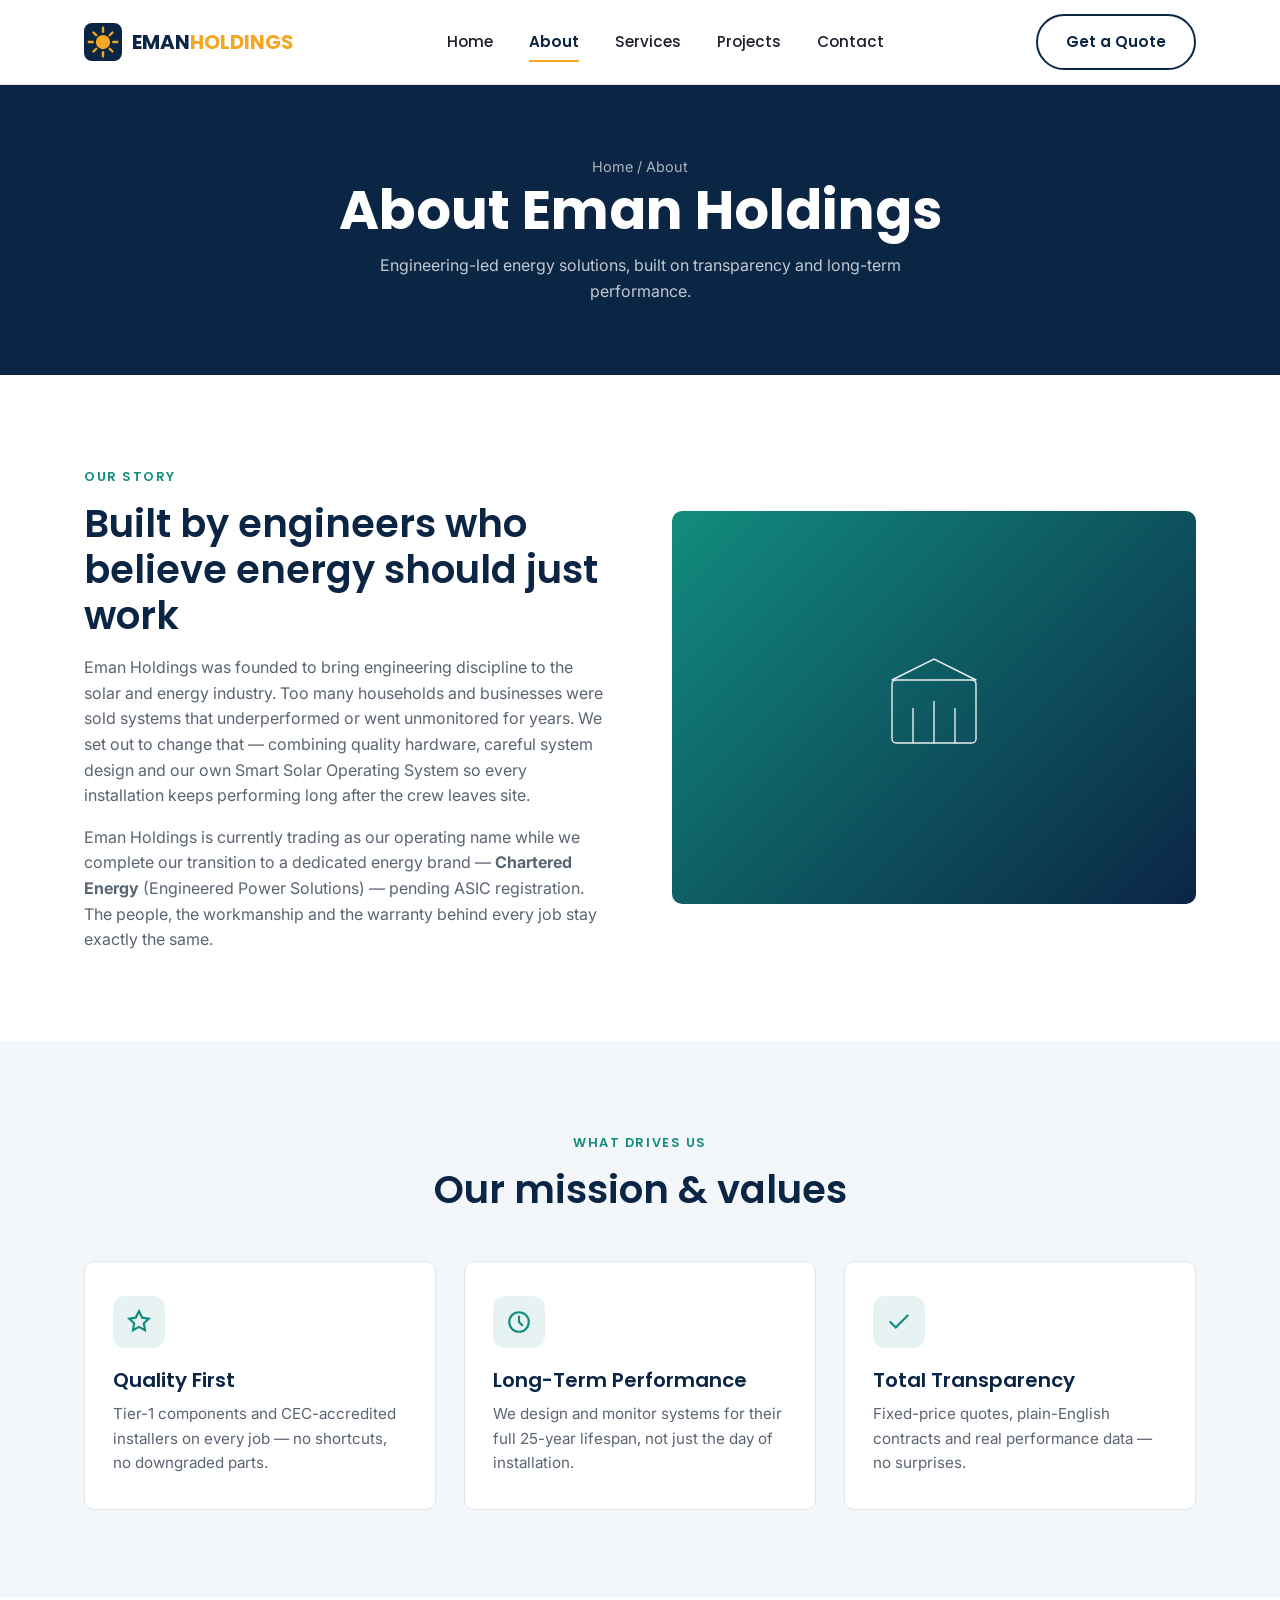
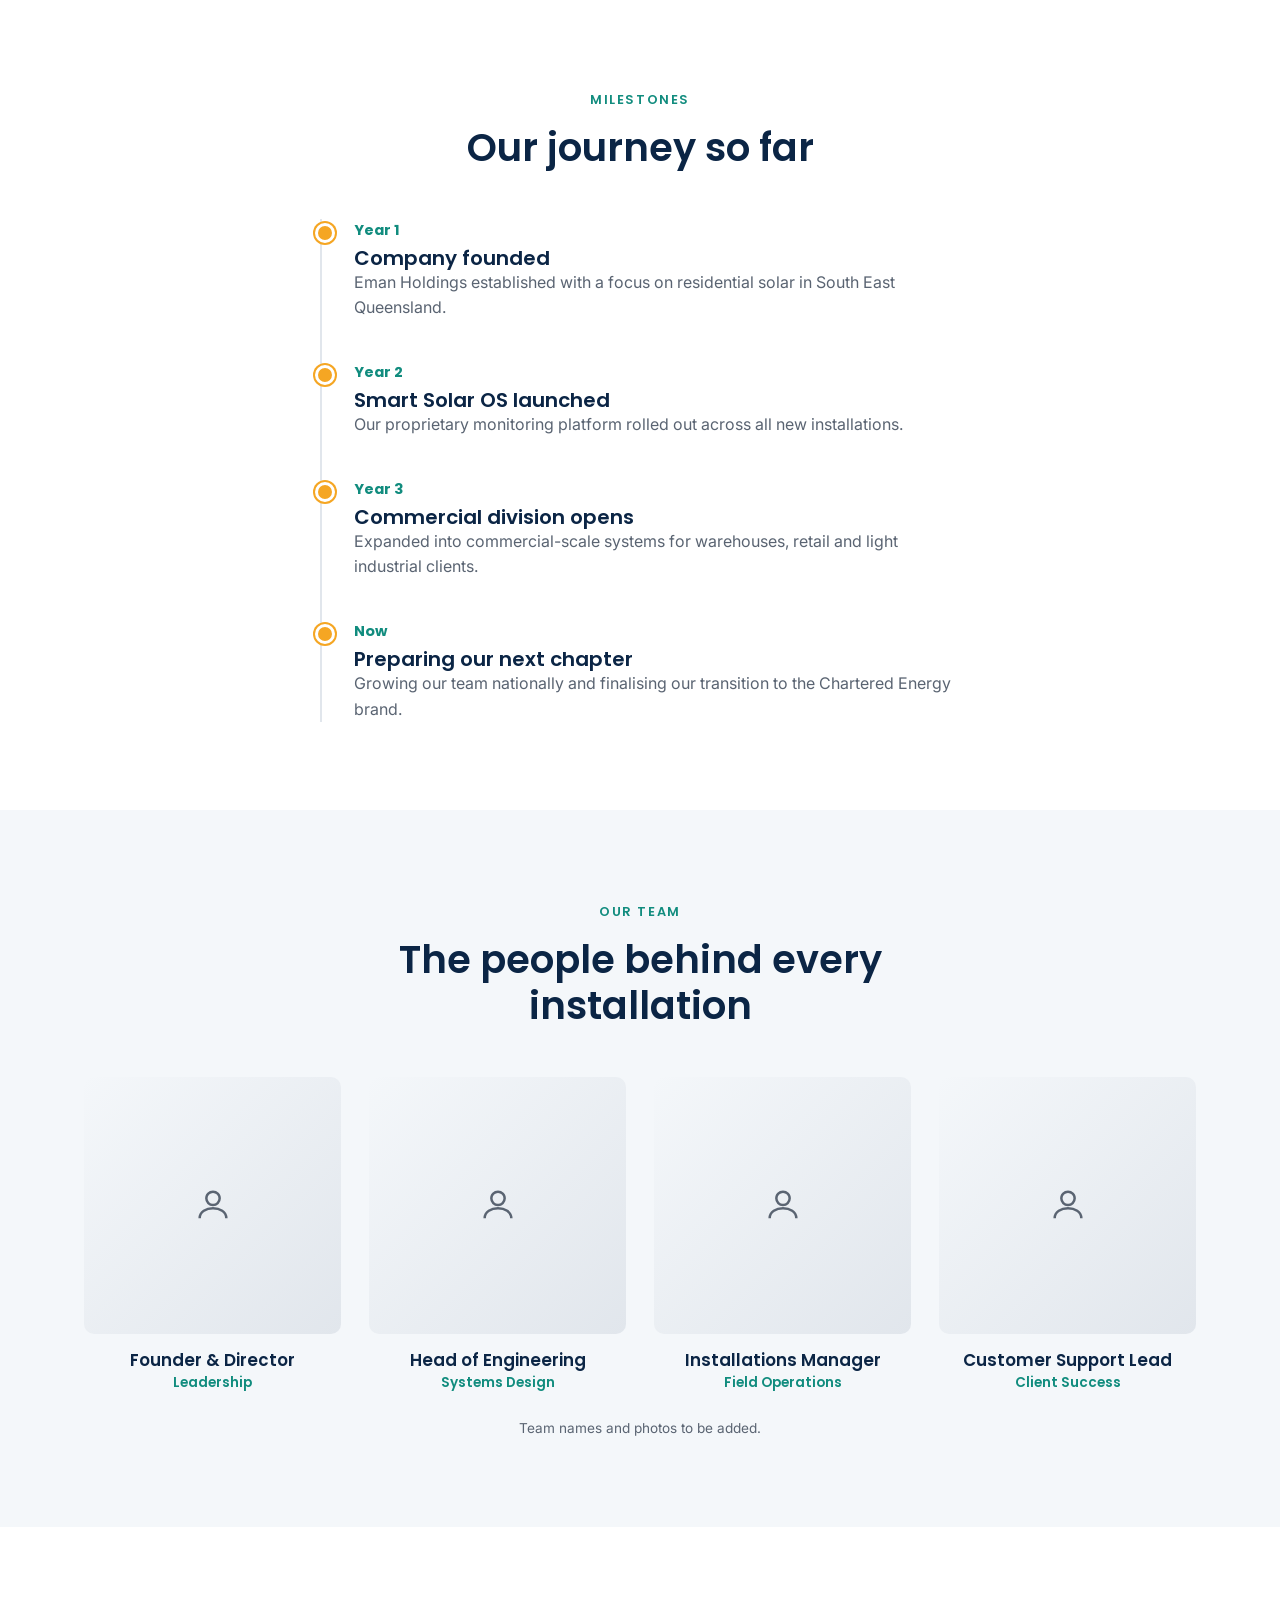
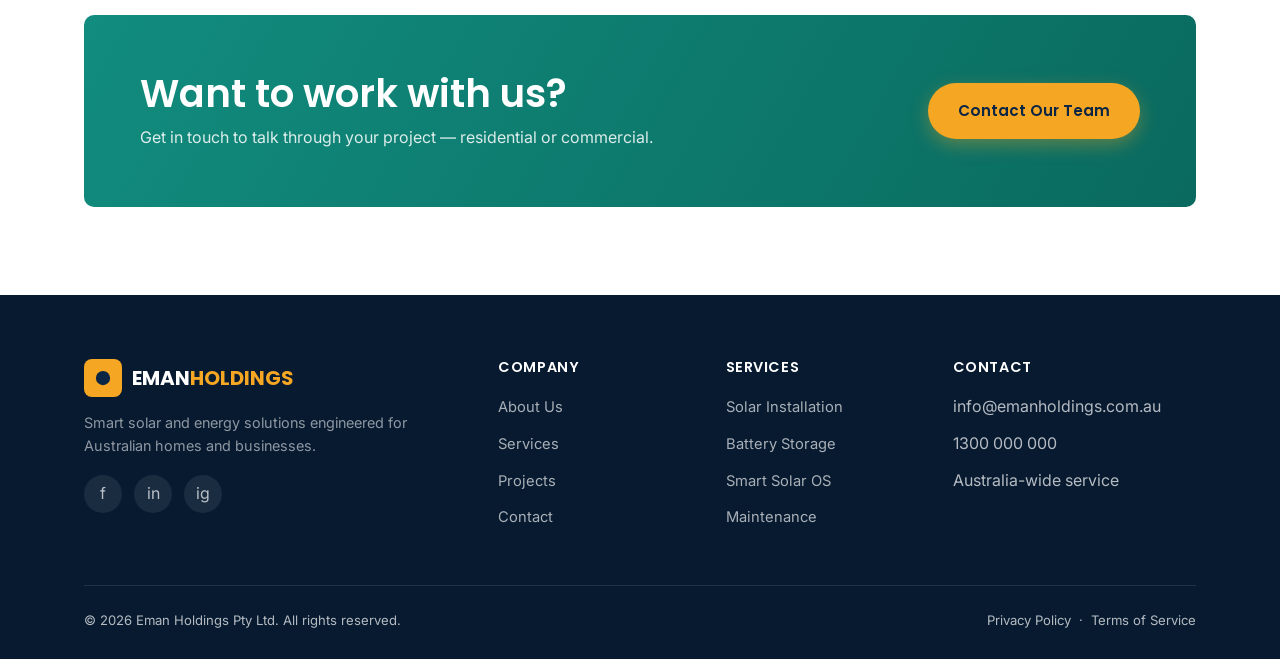
==== about.html @ 8e217474 "Initial build of Eman Holdings marketing site Static HTML/CSS/JS site with Home, About, Services, Pr" ====
<!DOCTYPE html>
<html lang="en-AU">
<head>
<meta charset="UTF-8">
<meta name="viewport" content="width=device-width, initial-scale=1.0">
<title>About Us | Eman Holdings</title>
<meta name="description" content="Learn about Eman Holdings — our story, mission and the team engineering smarter solar and energy solutions across Australia.">
<link rel="icon" href="images/favicon.svg" type="image/svg+xml">
<link rel="preconnect" href="https://fonts.googleapis.com">
<link rel="preconnect" href="https://fonts.gstatic.com" crossorigin>
<link href="https://fonts.googleapis.com/css2?family=Inter:wght@400;500;600&family=Poppins:wght@500;600;700&display=swap" rel="stylesheet">
<link rel="stylesheet" href="css/styles.css">
</head>
<body>

<header class="site-header">
  <div class="container nav-wrap">
    <a href="index.html" class="logo">
      <svg class="mark" viewBox="0 0 48 48" fill="none" xmlns="http://www.w3.org/2000/svg">
        <rect width="48" height="48" rx="10" fill="var(--color-primary)"/>
        <circle cx="24" cy="24" r="9" fill="var(--color-accent)"/>
        <g stroke="var(--color-accent)" stroke-width="3" stroke-linecap="round">
          <line x1="24" y1="6" x2="24" y2="11"/><line x1="24" y1="37" x2="24" y2="42"/>
          <line x1="6" y1="24" x2="11" y2="24"/><line x1="37" y1="24" x2="42" y2="24"/>
          <line x1="12" y1="12" x2="15.5" y2="15.5"/><line x1="32.5" y1="32.5" x2="36" y2="36"/>
          <line x1="36" y1="12" x2="32.5" y2="15.5"/><line x1="15.5" y1="32.5" x2="12" y2="36"/>
        </g>
      </svg>
      <span class="brand-name">EMAN<span>HOLDINGS</span></span>
    </a>
    <nav class="nav-links">
      <a href="index.html">Home</a>
      <a href="about.html" class="active">About</a>
      <a href="services.html">Services</a>
      <a href="projects.html">Projects</a>
      <a href="contact.html">Contact</a>
    </nav>
    <div class="nav-cta">
      <a href="contact.html" class="btn btn-outline-dark">Get a Quote</a>
    </div>
    <button class="nav-toggle" aria-label="Toggle menu"><span></span><span></span><span></span></button>
  </div>
</header>

<section class="page-hero">
  <div class="container">
    <div class="breadcrumb"><a href="index.html">Home</a> / About</div>
    <h1>About Eman Holdings</h1>
    <p style="color:rgba(255,255,255,0.75);max-width:560px;margin:0 auto;">Engineering-led energy solutions, built on transparency and long-term performance.</p>
  </div>
</section>

<section class="section">
  <div class="container split">
    <div>
      <span class="eyebrow">Our Story</span>
      <h2>Built by engineers who believe energy should just work</h2>
      <p style="margin-top:16px;">Eman Holdings was founded to bring engineering discipline to the solar and energy industry. Too many households and businesses were sold systems that underperformed or went unmonitored for years. We set out to change that — combining quality hardware, careful system design and our own Smart Solar Operating System so every installation keeps performing long after the crew leaves site.</p>
      <p style="margin-top:16px;">Eman Holdings is currently trading as our operating name while we complete our transition to a dedicated energy brand — <strong>Chartered Energy</strong> (Engineered Power Solutions) — pending ASIC registration. The people, the workmanship and the warranty behind every job stay exactly the same.</p>
    </div>
    <div class="media-block">
      <svg viewBox="0 0 200 200" width="140" fill="none" stroke="rgba(255,255,255,0.9)" stroke-width="2">
        <rect x="40" y="60" width="120" height="90" rx="6"/>
        <path d="M40 60l60-30 60 30" stroke-linecap="round"/>
        <line x1="70" y1="150" x2="70" y2="100"/>
        <line x1="100" y1="150" x2="100" y2="90"/>
        <line x1="130" y1="150" x2="130" y2="100"/>
      </svg>
    </div>
  </div>
</section>

<section class="section section-alt">
  <div class="container">
    <div class="section-head">
      <span class="eyebrow">What Drives Us</span>
      <h2>Our mission &amp; values</h2>
    </div>
    <div class="grid grid-3">
      <div class="card">
        <div class="icon"><svg viewBox="0 0 24 24" fill="none" stroke="currentColor" stroke-width="2" stroke-linecap="round"><path d="M12 2l3 6 6 .9-4.5 4.3 1 6.3-5.5-3-5.5 3 1-6.3L3 8.9 9 8z"/></svg></div>
        <h3>Quality First</h3>
        <p>Tier-1 components and CEC-accredited installers on every job — no shortcuts, no downgraded parts.</p>
      </div>
      <div class="card">
        <div class="icon"><svg viewBox="0 0 24 24" fill="none" stroke="currentColor" stroke-width="2" stroke-linecap="round"><circle cx="12" cy="12" r="9"/><path d="M12 7v5l3 3"/></svg></div>
        <h3>Long-Term Performance</h3>
        <p>We design and monitor systems for their full 25-year lifespan, not just the day of installation.</p>
      </div>
      <div class="card">
        <div class="icon"><svg viewBox="0 0 24 24" fill="none" stroke="currentColor" stroke-width="2" stroke-linecap="round"><path d="M20 6L9 17l-5-5"/></svg></div>
        <h3>Total Transparency</h3>
        <p>Fixed-price quotes, plain-English contracts and real performance data — no surprises.</p>
      </div>
    </div>
  </div>
</section>

<section class="section">
  <div class="container">
    <div class="section-head">
      <span class="eyebrow">Milestones</span>
      <h2>Our journey so far</h2>
    </div>
    <div class="timeline" style="max-width:640px;margin:0 auto;">
      <div class="timeline-item">
        <div class="timeline-year">Year 1</div>
        <h3>Company founded</h3>
        <p>Eman Holdings established with a focus on residential solar in South East Queensland.</p>
      </div>
      <div class="timeline-item">
        <div class="timeline-year">Year 2</div>
        <h3>Smart Solar OS launched</h3>
        <p>Our proprietary monitoring platform rolled out across all new installations.</p>
      </div>
      <div class="timeline-item">
        <div class="timeline-year">Year 3</div>
        <h3>Commercial division opens</h3>
        <p>Expanded into commercial-scale systems for warehouses, retail and light industrial clients.</p>
      </div>
      <div class="timeline-item">
        <div class="timeline-year">Now</div>
        <h3>Preparing our next chapter</h3>
        <p>Growing our team nationally and finalising our transition to the Chartered Energy brand.</p>
      </div>
    </div>
  </div>
</section>

<section class="section section-alt">
  <div class="container">
    <div class="section-head">
      <span class="eyebrow">Our Team</span>
      <h2>The people behind every installation</h2>
    </div>
    <div class="grid grid-4">
      <div class="team-card">
        <div class="team-photo"><svg width="40" viewBox="0 0 24 24" fill="none" stroke="currentColor" stroke-width="1.5"><circle cx="12" cy="8" r="4"/><path d="M4 20c0-4 4-6 8-6s8 2 8 6"/></svg></div>
        <h3>Founder &amp; Director</h3>
        <div class="team-role">Leadership</div>
      </div>
      <div class="team-card">
        <div class="team-photo"><svg width="40" viewBox="0 0 24 24" fill="none" stroke="currentColor" stroke-width="1.5"><circle cx="12" cy="8" r="4"/><path d="M4 20c0-4 4-6 8-6s8 2 8 6"/></svg></div>
        <h3>Head of Engineering</h3>
        <div class="team-role">Systems Design</div>
      </div>
      <div class="team-card">
        <div class="team-photo"><svg width="40" viewBox="0 0 24 24" fill="none" stroke="currentColor" stroke-width="1.5"><circle cx="12" cy="8" r="4"/><path d="M4 20c0-4 4-6 8-6s8 2 8 6"/></svg></div>
        <h3>Installations Manager</h3>
        <div class="team-role">Field Operations</div>
      </div>
      <div class="team-card">
        <div class="team-photo"><svg width="40" viewBox="0 0 24 24" fill="none" stroke="currentColor" stroke-width="1.5"><circle cx="12" cy="8" r="4"/><path d="M4 20c0-4 4-6 8-6s8 2 8 6"/></svg></div>
        <h3>Customer Support Lead</h3>
        <div class="team-role">Client Success</div>
      </div>
    </div>
    <p class="text-center" style="margin-top:24px;font-size:0.85rem;">Team names and photos to be added.</p>
  </div>
</section>

<section class="section">
  <div class="container">
    <div class="cta-band">
      <div>
        <h2>Want to work with us?</h2>
        <p>Get in touch to talk through your project — residential or commercial.</p>
      </div>
      <a href="contact.html" class="btn btn-primary">Contact Our Team</a>
    </div>
  </div>
</section>

<footer class="site-footer">
  <div class="container">
    <div class="footer-grid">
      <div>
        <a href="index.html" class="logo">
          <svg class="mark" viewBox="0 0 48 48" fill="none" xmlns="http://www.w3.org/2000/svg"><rect width="48" height="48" rx="10" fill="var(--color-accent)"/><circle cx="24" cy="24" r="9" fill="var(--color-primary)"/></svg>
          <span class="brand-name">EMAN<span>HOLDINGS</span></span>
        </a>
        <p>Smart solar and energy solutions engineered for Australian homes and businesses.</p>
        <div class="social-row">
          <a href="#" aria-label="Facebook">f</a>
          <a href="#" aria-label="LinkedIn">in</a>
          <a href="#" aria-label="Instagram">ig</a>
        </div>
      </div>
      <div class="footer-col">
        <h4>Company</h4>
        <ul>
          <li><a href="about.html">About Us</a></li>
          <li><a href="services.html">Services</a></li>
          <li><a href="projects.html">Projects</a></li>
          <li><a href="contact.html">Contact</a></li>
        </ul>
      </div>
      <div class="footer-col">
        <h4>Services</h4>
        <ul>
          <li><a href="services.html">Solar Installation</a></li>
          <li><a href="services.html">Battery Storage</a></li>
          <li><a href="services.html">Smart Solar OS</a></li>
          <li><a href="services.html">Maintenance</a></li>
        </ul>
      </div>
      <div class="footer-col">
        <h4>Contact</h4>
        <ul>
          <li>info@emanholdings.com.au</li>
          <li>1300 000 000</li>
          <li>Australia-wide service</li>
        </ul>
      </div>
    </div>
    <div class="footer-bottom">
      <span>&copy; <span id="year"></span> Eman Holdings Pty Ltd. All rights reserved.</span>
      <span><a href="#">Privacy Policy</a> &nbsp;&middot;&nbsp; <a href="#">Terms of Service</a></span>
    </div>
  </div>
</footer>

<script src="js/main.js"></script>
</body>
</html>
---- css/styles.css ----
/* ============================================================
   EMAN HOLDINGS — Brand tokens
   To rebrand later (Chartered Energy / Engineered Power Solutions):
   just change the values below. Everything else references them.
   ============================================================ */
:root {
  --color-primary: #0b2545;      /* deep navy — headers, nav, footer */
  --color-primary-light: #13385f;
  --color-accent: #f5a623;       /* solar amber — CTAs, highlights */
  --color-accent-dark: #d68c0f;
  --color-secondary: #118c7e;    /* energy teal/green — icons, links */
  --color-bg: #ffffff;
  --color-bg-alt: #f4f7fa;
  --color-text: #1a1f2b;
  --color-text-muted: #5a6472;
  --color-border: #e1e6ec;
  --font-heading: 'Poppins', 'Segoe UI', Arial, sans-serif;
  --font-body: 'Inter', 'Segoe UI', Arial, sans-serif;
  --container-width: 1160px;
  --radius: 10px;
  --shadow: 0 4px 20px rgba(11, 37, 69, 0.08);
  --shadow-lg: 0 10px 40px rgba(11, 37, 69, 0.14);
}

* { box-sizing: border-box; margin: 0; padding: 0; }

html { scroll-behavior: smooth; }

body {
  font-family: var(--font-body);
  color: var(--color-text);
  background: var(--color-bg);
  line-height: 1.6;
  -webkit-font-smoothing: antialiased;
}

img { max-width: 100%; display: block; }

a { color: inherit; text-decoration: none; }

ul { list-style: none; }

.container {
  width: 100%;
  max-width: var(--container-width);
  margin: 0 auto;
  padding: 0 24px;
}

h1, h2, h3, h4 {
  font-family: var(--font-heading);
  font-weight: 600;
  line-height: 1.2;
  color: var(--color-primary);
}

h1 { font-size: clamp(2.2rem, 4.5vw, 3.4rem); font-weight: 700; }
h2 { font-size: clamp(1.7rem, 3vw, 2.4rem); }
h3 { font-size: 1.25rem; }

p { color: var(--color-text-muted); }

.section { padding: 88px 0; }
.section-alt { background: var(--color-bg-alt); }
.section-dark { background: var(--color-primary); color: #fff; }
.section-dark h2, .section-dark h3 { color: #fff; }
.section-dark p { color: rgba(255,255,255,0.75); }

.eyebrow {
  display: inline-block;
  font-family: var(--font-heading);
  font-size: 0.8rem;
  font-weight: 600;
  letter-spacing: 0.12em;
  text-transform: uppercase;
  color: var(--color-secondary);
  margin-bottom: 14px;
}

.section-head {
  max-width: 640px;
  margin: 0 auto 48px;
  text-align: center;
}
.section-head p { margin-top: 14px; }

/* Buttons */
.btn {
  display: inline-flex;
  align-items: center;
  justify-content: center;
  gap: 8px;
  font-family: var(--font-heading);
  font-weight: 600;
  font-size: 0.95rem;
  padding: 14px 28px;
  border-radius: 50px;
  border: 2px solid transparent;
  cursor: pointer;
  transition: transform 0.15s ease, box-shadow 0.15s ease, background 0.2s ease, color 0.2s ease;
  white-space: nowrap;
}
.btn:hover { transform: translateY(-2px); }
.btn-primary {
  background: var(--color-accent);
  color: var(--color-primary);
  box-shadow: 0 6px 18px rgba(245, 166, 35, 0.35);
}
.btn-primary:hover { background: var(--color-accent-dark); }
.btn-outline {
  background: transparent;
  border-color: rgba(255,255,255,0.5);
  color: #fff;
}
.btn-outline:hover { background: rgba(255,255,255,0.12); border-color: #fff; }
.btn-outline-dark {
  background: transparent;
  border-color: var(--color-primary);
  color: var(--color-primary);
}
.btn-outline-dark:hover { background: var(--color-primary); color: #fff; }

/* ============ Header / Nav ============ */
.site-header {
  position: sticky;
  top: 0;
  z-index: 100;
  background: rgba(255,255,255,0.96);
  backdrop-filter: blur(8px);
  border-bottom: 1px solid var(--color-border);
}
.nav-wrap {
  display: flex;
  align-items: center;
  justify-content: space-between;
  height: 84px;
}
.logo {
  display: flex;
  align-items: center;
  gap: 10px;
  font-family: var(--font-heading);
  font-weight: 700;
  font-size: 1.25rem;
  color: var(--color-primary);
}
.logo .mark { width: 38px; height: 38px; flex-shrink: 0; }
.logo .brand-name span { color: var(--color-accent); }

.nav-links {
  display: flex;
  align-items: center;
  gap: 36px;
}
.nav-links a {
  font-family: var(--font-heading);
  font-weight: 500;
  font-size: 0.95rem;
  color: var(--color-text);
  position: relative;
  padding: 6px 0;
}
.nav-links a:hover { color: var(--color-secondary); }
.nav-links a.active { color: var(--color-primary); font-weight: 600; }
.nav-links a.active::after {
  content: '';
  position: absolute;
  left: 0; bottom: -2px;
  width: 100%; height: 2px;
  background: var(--color-accent);
}
.nav-cta { display: flex; align-items: center; gap: 20px; }

.nav-toggle {
  display: none;
  flex-direction: column;
  gap: 5px;
  background: none;
  border: none;
  cursor: pointer;
  padding: 8px;
}
.nav-toggle span {
  width: 24px; height: 2px;
  background: var(--color-primary);
  border-radius: 2px;
}

/* ============ Hero ============ */
.hero {
  position: relative;
  background: linear-gradient(135deg, var(--color-primary) 0%, var(--color-primary-light) 55%, #0a4d5c 100%);
  color: #fff;
  overflow: hidden;
  padding: 110px 0 130px;
}
.hero::before {
  content: '';
  position: absolute;
  inset: 0;
  background-image:
    radial-gradient(circle at 85% 20%, rgba(245,166,35,0.25), transparent 45%),
    radial-gradient(circle at 15% 85%, rgba(17,140,126,0.35), transparent 50%);
  pointer-events: none;
}
.hero-inner {
  position: relative;
  z-index: 1;
  display: grid;
  grid-template-columns: 1.1fr 0.9fr;
  gap: 48px;
  align-items: center;
}
.hero h1 { color: #fff; margin-bottom: 20px; }
.hero .lede { color: rgba(255,255,255,0.85); font-size: 1.1rem; max-width: 520px; margin-bottom: 34px; }
.hero-actions { display: flex; gap: 16px; flex-wrap: wrap; }
.hero-stats {
  display: grid;
  grid-template-columns: repeat(3, 1fr);
  gap: 20px;
  margin-top: 56px;
  max-width: 520px;
}
.hero-stats .stat-num {
  font-family: var(--font-heading);
  font-size: 1.8rem;
  font-weight: 700;
  color: var(--color-accent);
}
.hero-stats .stat-label {
  font-size: 0.82rem;
  color: rgba(255,255,255,0.7);
  margin-top: 4px;
}

.hero-art {
  position: relative;
  aspect-ratio: 1 / 1;
  max-width: 420px;
  margin: 0 auto;
}

/* ============ Cards / Grids ============ */
.grid {
  display: grid;
  gap: 28px;
}
.grid-3 { grid-template-columns: repeat(3, 1fr); }
.grid-2 { grid-template-columns: repeat(2, 1fr); }
.grid-4 { grid-template-columns: repeat(4, 1fr); }

.card {
  background: #fff;
  border: 1px solid var(--color-border);
  border-radius: var(--radius);
  padding: 34px 28px;
  transition: transform 0.2s ease, box-shadow 0.2s ease;
}
.card:hover { transform: translateY(-4px); box-shadow: var(--shadow-lg); }
.card .icon {
  width: 52px; height: 52px;
  border-radius: 12px;
  background: rgba(17,140,126,0.1);
  color: var(--color-secondary);
  display: flex; align-items: center; justify-content: center;
  margin-bottom: 20px;
}
.card .icon svg { width: 26px; height: 26px; }
.card h3 { margin-bottom: 10px; }
.card p { font-size: 0.95rem; }
.card a.card-link {
  display: inline-block;
  margin-top: 16px;
  font-family: var(--font-heading);
  font-weight: 600;
  font-size: 0.88rem;
  color: var(--color-secondary);
}

.icon-badge {
  width: 22px; height: 22px;
  border-radius: 50%;
  background: var(--color-secondary);
  color: #fff;
  display: inline-flex; align-items: center; justify-content: center;
  font-size: 0.7rem;
  flex-shrink: 0;
}

.check-list li {
  display: flex;
  align-items: flex-start;
  gap: 12px;
  margin-bottom: 14px;
  color: var(--color-text);
}

/* ============ Split sections ============ */
.split {
  display: grid;
  grid-template-columns: 1fr 1fr;
  gap: 64px;
  align-items: center;
}
.media-block {
  border-radius: var(--radius);
  overflow: hidden;
  background: linear-gradient(135deg, var(--color-secondary), var(--color-primary));
  aspect-ratio: 4 / 3;
  display: flex;
  align-items: center;
  justify-content: center;
  color: rgba(255,255,255,0.9);
}

/* ============ CTA band ============ */
.cta-band {
  background: linear-gradient(120deg, var(--color-secondary), #0a6a5f);
  color: #fff;
  border-radius: var(--radius);
  padding: 56px;
  display: flex;
  align-items: center;
  justify-content: space-between;
  gap: 32px;
  flex-wrap: wrap;
}
.cta-band h2 { color: #fff; margin-bottom: 8px; }
.cta-band p { color: rgba(255,255,255,0.85); }

/* ============ Testimonials ============ */
.testimonial {
  background: #fff;
  border: 1px solid var(--color-border);
  border-radius: var(--radius);
  padding: 32px;
}
.testimonial .stars { color: var(--color-accent); margin-bottom: 14px; letter-spacing: 2px; }
.testimonial .who { margin-top: 18px; font-family: var(--font-heading); font-weight: 600; color: var(--color-primary); font-size: 0.9rem; }
.testimonial .who span { display: block; font-weight: 400; color: var(--color-text-muted); font-size: 0.82rem; }

/* ============ Page hero (inner pages) ============ */
.page-hero {
  background: var(--color-primary);
  color: #fff;
  padding: 70px 0;
  text-align: center;
}
.page-hero h1 { color: #fff; margin-bottom: 10px; }
.breadcrumb { color: rgba(255,255,255,0.65); font-size: 0.9rem; }
.breadcrumb a:hover { color: var(--color-accent); }

/* ============ Team ============ */
.team-card { text-align: center; }
.team-photo {
  width: 100%;
  aspect-ratio: 1/1;
  border-radius: var(--radius);
  background: linear-gradient(135deg, var(--color-bg-alt), var(--color-border));
  margin-bottom: 16px;
  display: flex; align-items: center; justify-content: center;
  color: var(--color-text-muted);
}
.team-card h3 { margin-bottom: 2px; font-size: 1.05rem; }
.team-role { color: var(--color-secondary); font-size: 0.85rem; font-weight: 600; font-family: var(--font-heading); }

/* ============ Timeline ============ */
.timeline { position: relative; padding-left: 32px; border-left: 2px solid var(--color-border); }
.timeline-item { position: relative; padding-bottom: 40px; }
.timeline-item:last-child { padding-bottom: 0; }
.timeline-item::before {
  content: '';
  position: absolute;
  left: -39px; top: 4px;
  width: 14px; height: 14px;
  border-radius: 50%;
  background: var(--color-accent);
  border: 3px solid #fff;
  box-shadow: 0 0 0 2px var(--color-accent);
}
.timeline-year { font-family: var(--font-heading); font-weight: 700; color: var(--color-secondary); font-size: 0.9rem; margin-bottom: 4px; }

/* ============ Projects ============ */
.filter-bar {
  display: flex;
  gap: 12px;
  flex-wrap: wrap;
  justify-content: center;
  margin-bottom: 44px;
}
.filter-btn {
  font-family: var(--font-heading);
  font-weight: 600;
  font-size: 0.85rem;
  padding: 10px 20px;
  border-radius: 50px;
  border: 1px solid var(--color-border);
  background: #fff;
  color: var(--color-text-muted);
  cursor: pointer;
  transition: all 0.2s ease;
}
.filter-btn:hover { border-color: var(--color-secondary); color: var(--color-secondary); }
.filter-btn.active { background: var(--color-primary); border-color: var(--color-primary); color: #fff; }

.project-card { overflow: hidden; padding: 0; }
.project-media {
  aspect-ratio: 16/10;
  background: linear-gradient(135deg, var(--color-primary-light), var(--color-secondary));
  display: flex; align-items: center; justify-content: center;
  color: rgba(255,255,255,0.85);
}
.project-body { padding: 24px 26px; }
.project-tag {
  display: inline-block;
  font-size: 0.72rem;
  font-weight: 700;
  letter-spacing: 0.06em;
  text-transform: uppercase;
  color: var(--color-secondary);
  margin-bottom: 8px;
}

/* ============ FAQ ============ */
.faq-item {
  border-bottom: 1px solid var(--color-border);
  padding: 22px 0;
}
.faq-question {
  display: flex;
  align-items: center;
  justify-content: space-between;
  cursor: pointer;
  font-family: var(--font-heading);
  font-weight: 600;
  color: var(--color-primary);
}
.faq-question .plus { font-size: 1.4rem; color: var(--color-secondary); transition: transform 0.2s ease; }
.faq-item.open .plus { transform: rotate(45deg); }
.faq-answer {
  max-height: 0;
  overflow: hidden;
  transition: max-height 0.25s ease;
}
.faq-item.open .faq-answer { max-height: 300px; }
.faq-answer p { padding-top: 14px; }

/* ============ Contact ============ */
.contact-grid {
  display: grid;
  grid-template-columns: 1fr 1fr;
  gap: 56px;
}
.contact-info-item {
  display: flex;
  gap: 16px;
  margin-bottom: 28px;
}
.contact-info-item .icon-badge {
  width: 44px; height: 44px;
  border-radius: 12px;
  background: rgba(17,140,126,0.1);
  color: var(--color-secondary);
  font-size: 1rem;
}
.contact-info-item h3 { font-size: 1rem; margin-bottom: 4px; }
.contact-info-item p { font-size: 0.92rem; margin: 0; }

.form-group { margin-bottom: 20px; }
.form-group label {
  display: block;
  font-family: var(--font-heading);
  font-weight: 600;
  font-size: 0.85rem;
  margin-bottom: 8px;
  color: var(--color-primary);
}
.form-group input,
.form-group textarea,
.form-group select {
  width: 100%;
  padding: 13px 16px;
  border: 1px solid var(--color-border);
  border-radius: 8px;
  font-family: var(--font-body);
  font-size: 0.95rem;
  background: #fff;
  color: var(--color-text);
}
.form-group input:focus,
.form-group textarea:focus,
.form-group select:focus {
  outline: none;
  border-color: var(--color-secondary);
  box-shadow: 0 0 0 3px rgba(17,140,126,0.15);
}
.form-row { display: grid; grid-template-columns: 1fr 1fr; gap: 20px; }
.form-note { font-size: 0.82rem; color: var(--color-text-muted); margin-top: 10px; }
#form-status { margin-top: 16px; font-size: 0.9rem; font-weight: 600; }
#form-status.success { color: var(--color-secondary); }
#form-status.error { color: #c0392b; }

.map-embed {
  border-radius: var(--radius);
  overflow: hidden;
  border: 1px solid var(--color-border);
  aspect-ratio: 16/9;
}
.map-embed iframe { width: 100%; height: 100%; border: 0; }

/* ============ Footer ============ */
.site-footer {
  background: #071a30;
  color: rgba(255,255,255,0.7);
  padding: 64px 0 28px;
}
.footer-grid {
  display: grid;
  grid-template-columns: 2fr 1fr 1fr 1.3fr;
  gap: 40px;
  padding-bottom: 44px;
  border-bottom: 1px solid rgba(255,255,255,0.1);
}
.footer-grid .logo { color: #fff; margin-bottom: 14px; }
.footer-grid p { color: rgba(255,255,255,0.55); font-size: 0.9rem; }
.footer-col h4 {
  color: #fff;
  font-size: 0.9rem;
  letter-spacing: 0.04em;
  text-transform: uppercase;
  margin-bottom: 18px;
}
.footer-col ul li { margin-bottom: 11px; }
.footer-col ul li a { color: rgba(255,255,255,0.65); font-size: 0.92rem; }
.footer-col ul li a:hover { color: var(--color-accent); }
.social-row { display: flex; gap: 12px; margin-top: 18px; }
.social-row a {
  width: 38px; height: 38px;
  border-radius: 50%;
  background: rgba(255,255,255,0.08);
  display: flex; align-items: center; justify-content: center;
}
.social-row a:hover { background: var(--color-accent); color: var(--color-primary); }
.footer-bottom {
  display: flex;
  justify-content: space-between;
  align-items: center;
  padding-top: 24px;
  font-size: 0.82rem;
  flex-wrap: wrap;
  gap: 12px;
}
.footer-bottom a:hover { color: var(--color-accent); }

/* ============ Utilities ============ */
.mt-0 { margin-top: 0; }
.text-center { text-align: center; }
.mx-auto { margin-left: auto; margin-right: auto; }

/* ============ Responsive ============ */
@media (max-width: 960px) {
  .grid-4 { grid-template-columns: repeat(2, 1fr); }
  .grid-3 { grid-template-columns: repeat(2, 1fr); }
  .footer-grid { grid-template-columns: 1fr 1fr; }
  .hero-inner { grid-template-columns: 1fr; }
  .hero-art { display: none; }
  .split { grid-template-columns: 1fr; gap: 36px; }
  .contact-grid { grid-template-columns: 1fr; }
}

@media (max-width: 720px) {
  .nav-links { display: none; }
  .nav-toggle { display: flex; }
  .nav-cta .btn-outline-dark { display: none; }
  .grid-3, .grid-4, .grid-2 { grid-template-columns: 1fr; }
  .footer-grid { grid-template-columns: 1fr; }
  .section { padding: 60px 0; }
  .cta-band { flex-direction: column; text-align: center; padding: 40px 28px; }
  .form-row { grid-template-columns: 1fr; }
  .hero { padding: 70px 0 90px; }
  .hero-stats { grid-template-columns: repeat(3, 1fr); gap: 12px; }
}

/* Mobile nav (open state) */
.nav-links.open {
  display: flex;
  flex-direction: column;
  position: absolute;
  top: 84px;
  left: 0;
  right: 0;
  background: #fff;
  padding: 24px;
  gap: 20px;
  border-bottom: 1px solid var(--color-border);
  box-shadow: var(--shadow);
}
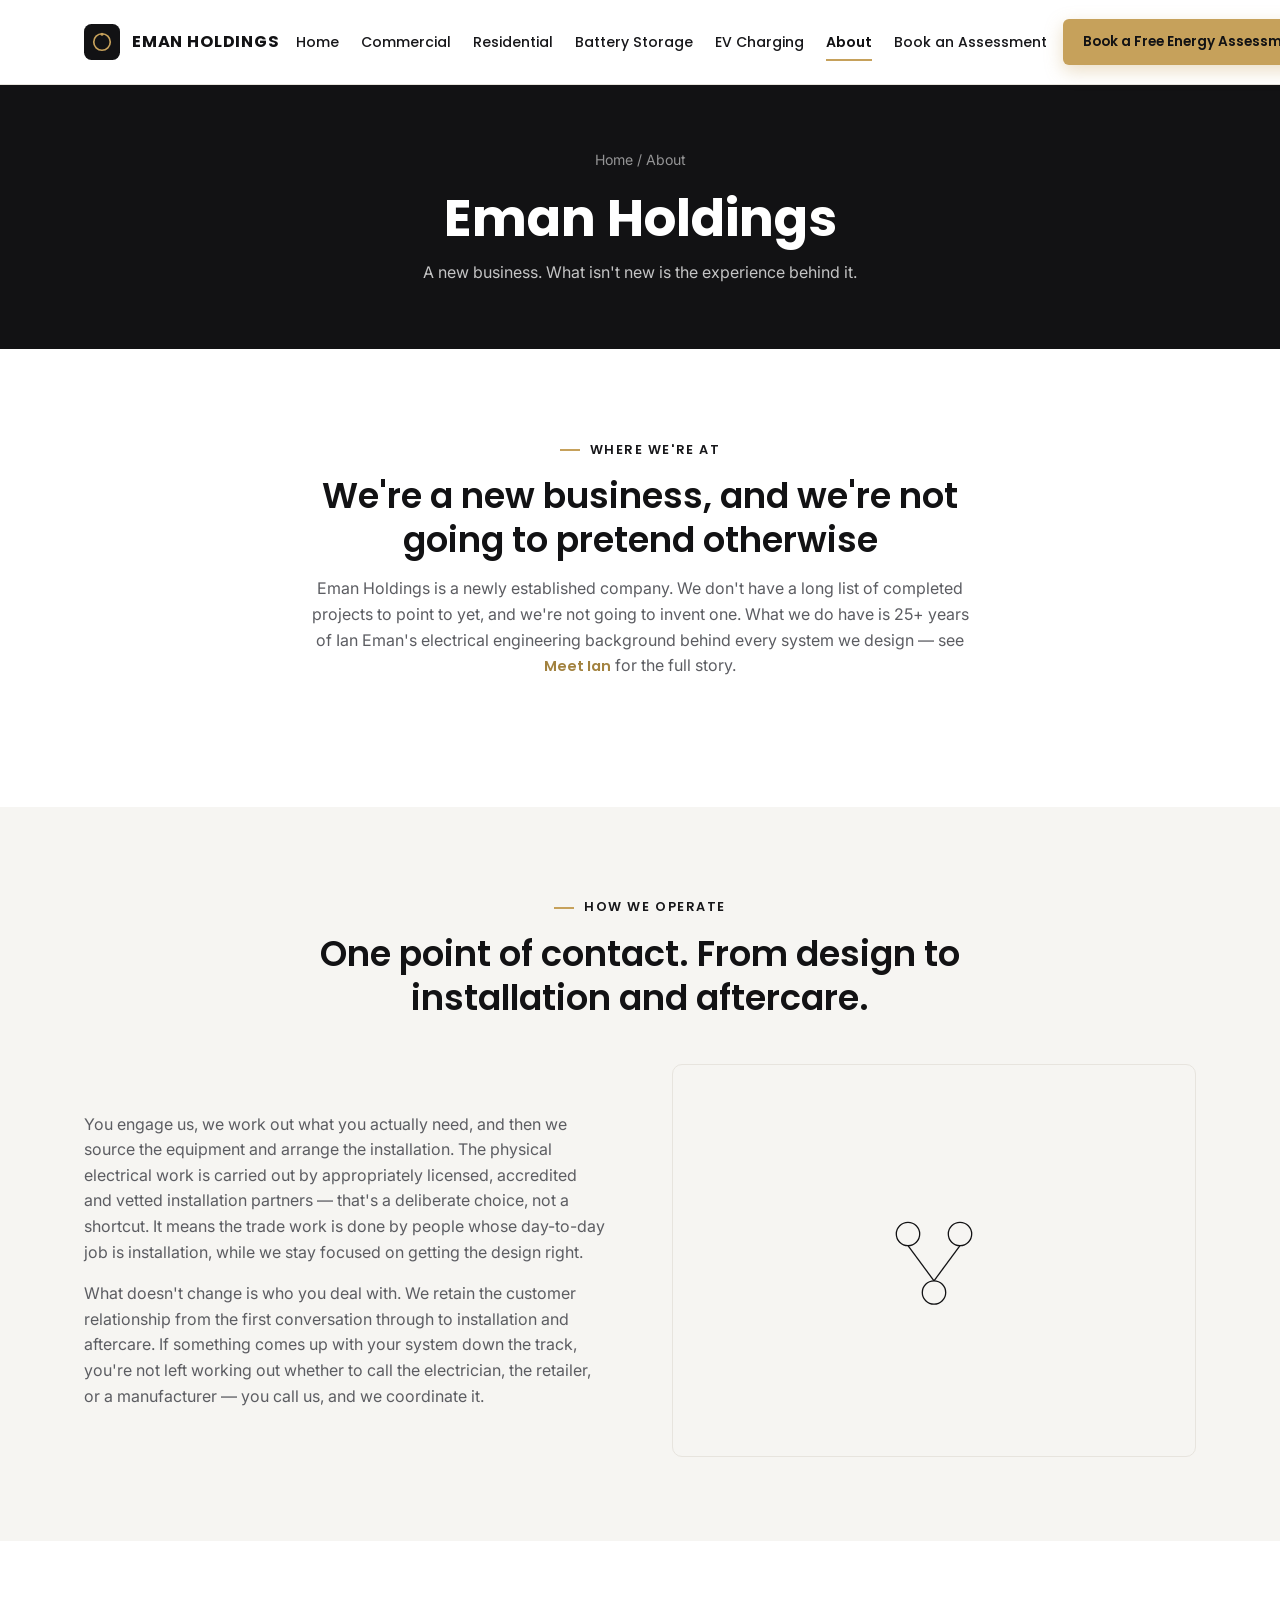
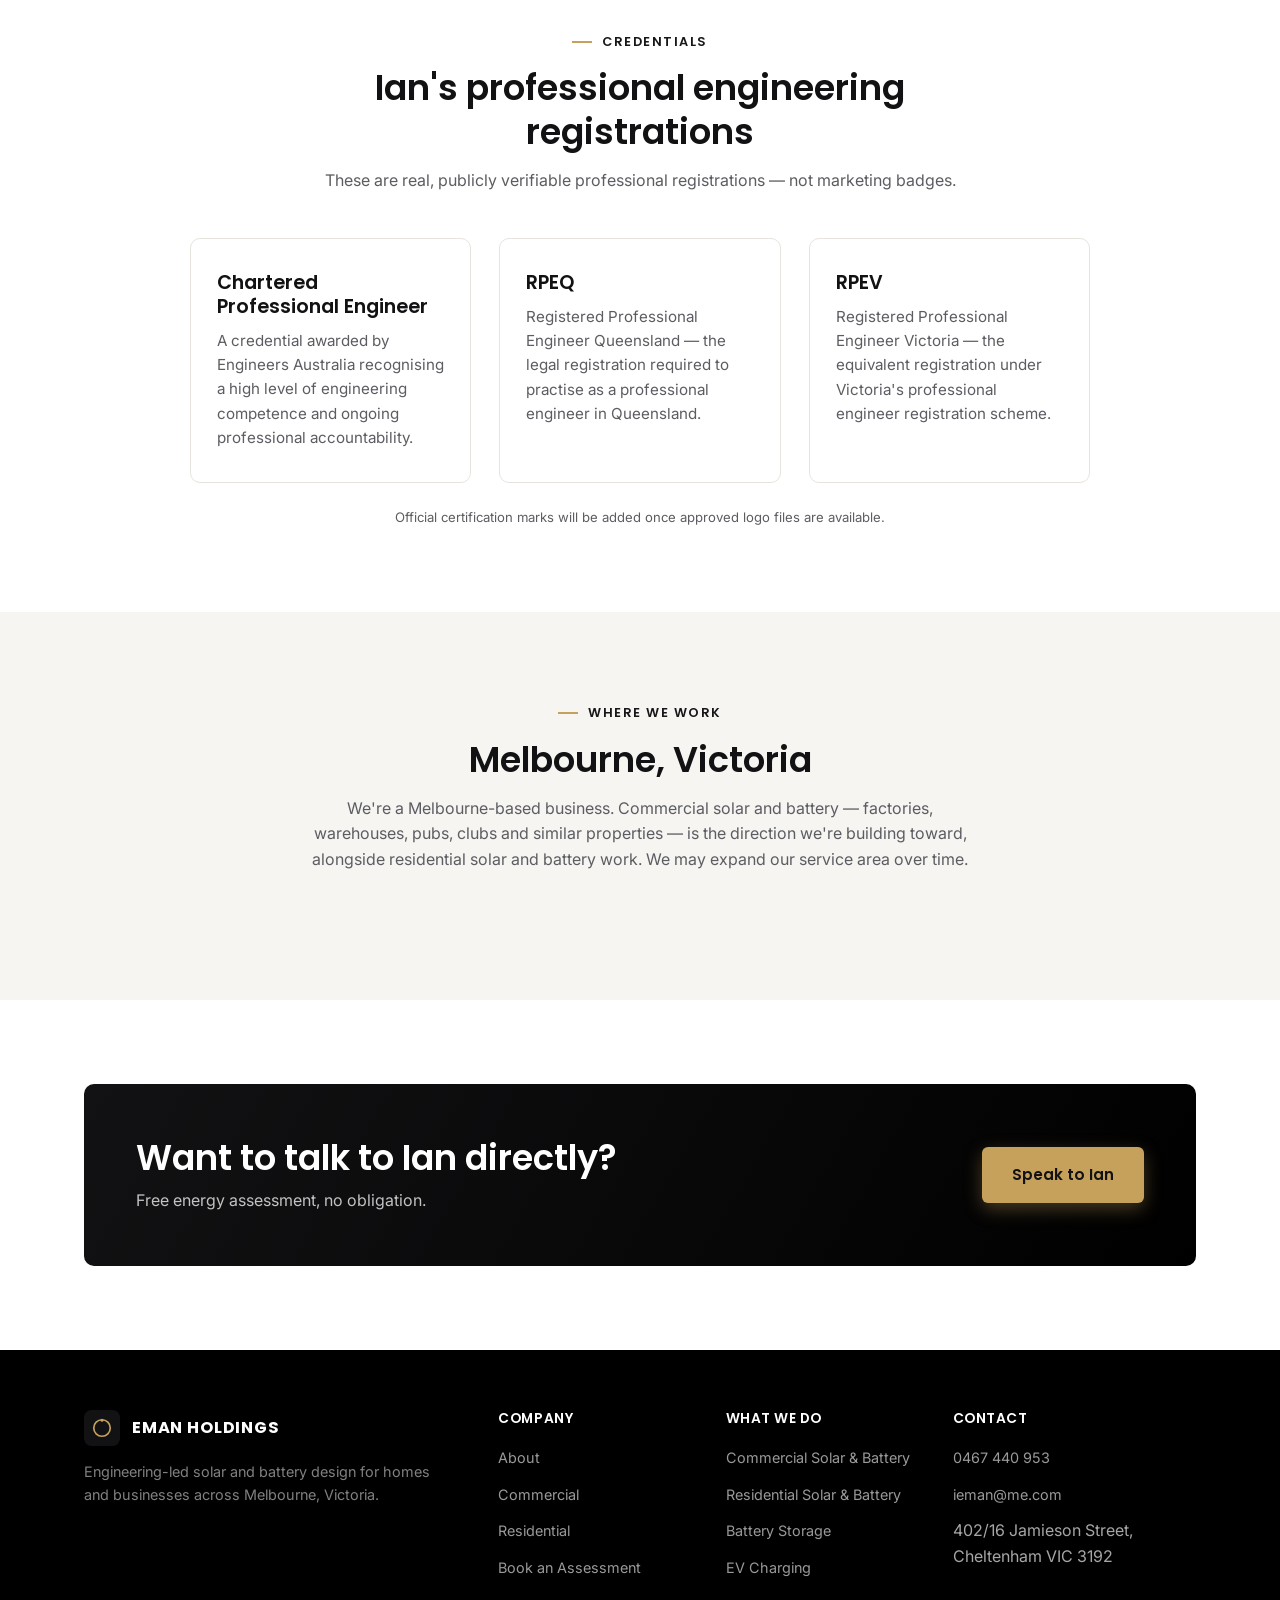
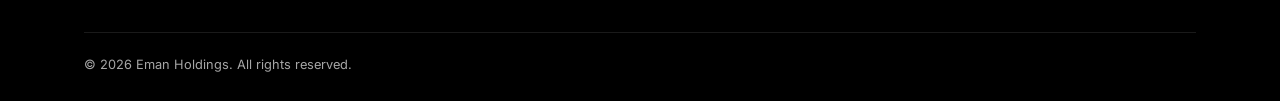
==== commit e2be1a06: "Reposition site as engineering-led solar/battery business Full content and design rewrite: replaces " ====
--- a/about.html
+++ b/about.html
@@ -3,69 +3,32 @@
 <head>
 <meta charset="UTF-8">
 <meta name="viewport" content="width=device-width, initial-scale=1.0">
-<title>About Us | Eman Holdings</title>
-<meta name="description" content="Learn about Eman Holdings — our story, mission and the team engineering smarter solar and energy solutions across Australia.">
+<title>About | Eman Holdings</title>
+<meta name="description" content="A new engineering-led solar and battery business, built on the founder's 25+ years of electrical engineering experience. How we operate, and the credentials behind the work.">
 <link rel="icon" href="images/favicon.svg" type="image/svg+xml">
 <link rel="preconnect" href="https://fonts.googleapis.com">
 <link rel="preconnect" href="https://fonts.gstatic.com" crossorigin>
 <link href="https://fonts.googleapis.com/css2?family=Inter:wght@400;500;600&family=Poppins:wght@500;600;700&display=swap" rel="stylesheet">
 <link rel="stylesheet" href="css/styles.css">
 </head>
-<body>
+<body data-page="about">
 
-<header class="site-header">
-  <div class="container nav-wrap">
-    <a href="index.html" class="logo">
-      <svg class="mark" viewBox="0 0 48 48" fill="none" xmlns="http://www.w3.org/2000/svg">
-        <rect width="48" height="48" rx="10" fill="var(--color-primary)"/>
-        <circle cx="24" cy="24" r="9" fill="var(--color-accent)"/>
-        <g stroke="var(--color-accent)" stroke-width="3" stroke-linecap="round">
-          <line x1="24" y1="6" x2="24" y2="11"/><line x1="24" y1="37" x2="24" y2="42"/>
-          <line x1="6" y1="24" x2="11" y2="24"/><line x1="37" y1="24" x2="42" y2="24"/>
-          <line x1="12" y1="12" x2="15.5" y2="15.5"/><line x1="32.5" y1="32.5" x2="36" y2="36"/>
-          <line x1="36" y1="12" x2="32.5" y2="15.5"/><line x1="15.5" y1="32.5" x2="12" y2="36"/>
-        </g>
-      </svg>
-      <span class="brand-name">EMAN<span>HOLDINGS</span></span>
-    </a>
-    <nav class="nav-links">
-      <a href="index.html">Home</a>
-      <a href="about.html" class="active">About</a>
-      <a href="services.html">Services</a>
-      <a href="projects.html">Projects</a>
-      <a href="contact.html">Contact</a>
-    </nav>
-    <div class="nav-cta">
-      <a href="contact.html" class="btn btn-outline-dark">Get a Quote</a>
-    </div>
-    <button class="nav-toggle" aria-label="Toggle menu"><span></span><span></span><span></span></button>
-  </div>
-</header>
+<header class="site-header" id="site-header"></header>
 
 <section class="page-hero">
   <div class="container">
     <div class="breadcrumb"><a href="index.html">Home</a> / About</div>
-    <h1>About Eman Holdings</h1>
-    <p style="color:rgba(255,255,255,0.75);max-width:560px;margin:0 auto;">Engineering-led energy solutions, built on transparency and long-term performance.</p>
+    <h1 data-brand-name>Eman Holdings</h1>
+    <p style="color:rgba(255,255,255,0.75);max-width:600px;margin:0 auto;">A new business. What isn't new is the experience behind it.</p>
   </div>
 </section>
 
 <section class="section">
-  <div class="container split">
-    <div>
-      <span class="eyebrow">Our Story</span>
-      <h2>Built by engineers who believe energy should just work</h2>
-      <p style="margin-top:16px;">Eman Holdings was founded to bring engineering discipline to the solar and energy industry. Too many households and businesses were sold systems that underperformed or went unmonitored for years. We set out to change that — combining quality hardware, careful system design and our own Smart Solar Operating System so every installation keeps performing long after the crew leaves site.</p>
-      <p style="margin-top:16px;">Eman Holdings is currently trading as our operating name while we complete our transition to a dedicated energy brand — <strong>Chartered Energy</strong> (Engineered Power Solutions) — pending ASIC registration. The people, the workmanship and the warranty behind every job stay exactly the same.</p>
-    </div>
-    <div class="media-block">
-      <svg viewBox="0 0 200 200" width="140" fill="none" stroke="rgba(255,255,255,0.9)" stroke-width="2">
-        <rect x="40" y="60" width="120" height="90" rx="6"/>
-        <path d="M40 60l60-30 60 30" stroke-linecap="round"/>
-        <line x1="70" y1="150" x2="70" y2="100"/>
-        <line x1="100" y1="150" x2="100" y2="90"/>
-        <line x1="130" y1="150" x2="130" y2="100"/>
-      </svg>
+  <div class="container">
+    <div class="section-head">
+      <span class="eyebrow">Where We're At</span>
+      <h2>We're a new business, and we're not going to pretend otherwise</h2>
+      <p><span data-brand-name>Eman Holdings</span> is a newly established company. We don't have a long list of completed projects to point to yet, and we're not going to invent one. What we do have is 25&plus; years of Ian Eman's electrical engineering background behind every system we design &mdash; see <a href="index.html#meet-ian" class="btn-link" style="display:inline;">Meet Ian</a> for the full story.</p>
     </div>
   </div>
 </section>
@@ -73,24 +36,16 @@
 <section class="section section-alt">
   <div class="container">
     <div class="section-head">
-      <span class="eyebrow">What Drives Us</span>
-      <h2>Our mission &amp; values</h2>
+      <span class="eyebrow">How We Operate</span>
+      <h2>One point of contact. From design to installation and aftercare.</h2>
     </div>
-    <div class="grid grid-3">
-      <div class="card">
-        <div class="icon"><svg viewBox="0 0 24 24" fill="none" stroke="currentColor" stroke-width="2" stroke-linecap="round"><path d="M12 2l3 6 6 .9-4.5 4.3 1 6.3-5.5-3-5.5 3 1-6.3L3 8.9 9 8z"/></svg></div>
-        <h3>Quality First</h3>
-        <p>Tier-1 components and CEC-accredited installers on every job — no shortcuts, no downgraded parts.</p>
+    <div class="split">
+      <div>
+        <p>You engage us, we work out what you actually need, and then we source the equipment and arrange the installation. The physical electrical work is carried out by appropriately licensed, accredited and vetted installation partners &mdash; that's a deliberate choice, not a shortcut. It means the trade work is done by people whose day-to-day job is installation, while we stay focused on getting the design right.</p>
+        <p style="margin-top:16px;">What doesn't change is who you deal with. We retain the customer relationship from the first conversation through to installation and aftercare. If something comes up with your system down the track, you're not left working out whether to call the electrician, the retailer, or a manufacturer &mdash; you call us, and we coordinate it.</p>
       </div>
-      <div class="card">
-        <div class="icon"><svg viewBox="0 0 24 24" fill="none" stroke="currentColor" stroke-width="2" stroke-linecap="round"><circle cx="12" cy="12" r="9"/><path d="M12 7v5l3 3"/></svg></div>
-        <h3>Long-Term Performance</h3>
-        <p>We design and monitor systems for their full 25-year lifespan, not just the day of installation.</p>
-      </div>
-      <div class="card">
-        <div class="icon"><svg viewBox="0 0 24 24" fill="none" stroke="currentColor" stroke-width="2" stroke-linecap="round"><path d="M20 6L9 17l-5-5"/></svg></div>
-        <h3>Total Transparency</h3>
-        <p>Fixed-price quotes, plain-English contracts and real performance data — no surprises.</p>
+      <div class="media-block">
+        <svg viewBox="0 0 200 200" width="130" fill="none" stroke="var(--color-primary)" stroke-width="2"><circle cx="60" cy="60" r="18"/><circle cx="140" cy="60" r="18"/><circle cx="100" cy="150" r="18"/><line x1="60" y1="78" x2="100" y2="132"/><line x1="140" y1="78" x2="100" y2="132"/></svg>
       </div>
     </div>
   </div>
@@ -99,63 +54,35 @@
 <section class="section">
   <div class="container">
     <div class="section-head">
-      <span class="eyebrow">Milestones</span>
-      <h2>Our journey so far</h2>
+      <span class="eyebrow">Credentials</span>
+      <h2>Ian's professional engineering registrations</h2>
+      <p>These are real, publicly verifiable professional registrations &mdash; not marketing badges.</p>
     </div>
-    <div class="timeline" style="max-width:640px;margin:0 auto;">
-      <div class="timeline-item">
-        <div class="timeline-year">Year 1</div>
-        <h3>Company founded</h3>
-        <p>Eman Holdings established with a focus on residential solar in South East Queensland.</p>
+    <div class="grid grid-3" style="max-width:900px;margin:0 auto;">
+      <div class="card">
+        <h3>Chartered Professional Engineer</h3>
+        <p>A credential awarded by Engineers Australia recognising a high level of engineering competence and ongoing professional accountability.</p>
       </div>
-      <div class="timeline-item">
-        <div class="timeline-year">Year 2</div>
-        <h3>Smart Solar OS launched</h3>
-        <p>Our proprietary monitoring platform rolled out across all new installations.</p>
+      <div class="card">
+        <h3>RPEQ</h3>
+        <p>Registered Professional Engineer Queensland &mdash; the legal registration required to practise as a professional engineer in Queensland.</p>
       </div>
-      <div class="timeline-item">
-        <div class="timeline-year">Year 3</div>
-        <h3>Commercial division opens</h3>
-        <p>Expanded into commercial-scale systems for warehouses, retail and light industrial clients.</p>
-      </div>
-      <div class="timeline-item">
-        <div class="timeline-year">Now</div>
-        <h3>Preparing our next chapter</h3>
-        <p>Growing our team nationally and finalising our transition to the Chartered Energy brand.</p>
+      <div class="card">
+        <h3>RPEV</h3>
+        <p>Registered Professional Engineer Victoria &mdash; the equivalent registration under Victoria's professional engineer registration scheme.</p>
       </div>
     </div>
+    <p class="text-center form-note" style="margin-top:24px;">Official certification marks will be added once approved logo files are available.</p>
   </div>
 </section>
 
 <section class="section section-alt">
   <div class="container">
     <div class="section-head">
-      <span class="eyebrow">Our Team</span>
-      <h2>The people behind every installation</h2>
+      <span class="eyebrow">Where We Work</span>
+      <h2 data-brand-regions>Melbourne, Victoria</h2>
+      <p>We're a Melbourne-based business. Commercial solar and battery &mdash; factories, warehouses, pubs, clubs and similar properties &mdash; is the direction we're building toward, alongside residential solar and battery work. We may expand our service area over time.</p>
     </div>
-    <div class="grid grid-4">
-      <div class="team-card">
-        <div class="team-photo"><svg width="40" viewBox="0 0 24 24" fill="none" stroke="currentColor" stroke-width="1.5"><circle cx="12" cy="8" r="4"/><path d="M4 20c0-4 4-6 8-6s8 2 8 6"/></svg></div>
-        <h3>Founder &amp; Director</h3>
-        <div class="team-role">Leadership</div>
-      </div>
-      <div class="team-card">
-        <div class="team-photo"><svg width="40" viewBox="0 0 24 24" fill="none" stroke="currentColor" stroke-width="1.5"><circle cx="12" cy="8" r="4"/><path d="M4 20c0-4 4-6 8-6s8 2 8 6"/></svg></div>
-        <h3>Head of Engineering</h3>
-        <div class="team-role">Systems Design</div>
-      </div>
-      <div class="team-card">
-        <div class="team-photo"><svg width="40" viewBox="0 0 24 24" fill="none" stroke="currentColor" stroke-width="1.5"><circle cx="12" cy="8" r="4"/><path d="M4 20c0-4 4-6 8-6s8 2 8 6"/></svg></div>
-        <h3>Installations Manager</h3>
-        <div class="team-role">Field Operations</div>
-      </div>
-      <div class="team-card">
-        <div class="team-photo"><svg width="40" viewBox="0 0 24 24" fill="none" stroke="currentColor" stroke-width="1.5"><circle cx="12" cy="8" r="4"/><path d="M4 20c0-4 4-6 8-6s8 2 8 6"/></svg></div>
-        <h3>Customer Support Lead</h3>
-        <div class="team-role">Client Success</div>
-      </div>
-    </div>
-    <p class="text-center" style="margin-top:24px;font-size:0.85rem;">Team names and photos to be added.</p>
   </div>
 </section>
 
@@ -163,63 +90,18 @@
   <div class="container">
     <div class="cta-band">
       <div>
-        <h2>Want to work with us?</h2>
-        <p>Get in touch to talk through your project — residential or commercial.</p>
+        <h2>Want to talk to Ian directly?</h2>
+        <p>Free energy assessment, no obligation.</p>
       </div>
-      <a href="contact.html" class="btn btn-primary">Contact Our Team</a>
+      <a href="contact.html" class="btn btn-primary">Speak to Ian</a>
     </div>
   </div>
 </section>
 
-<footer class="site-footer">
-  <div class="container">
-    <div class="footer-grid">
-      <div>
-        <a href="index.html" class="logo">
-          <svg class="mark" viewBox="0 0 48 48" fill="none" xmlns="http://www.w3.org/2000/svg"><rect width="48" height="48" rx="10" fill="var(--color-accent)"/><circle cx="24" cy="24" r="9" fill="var(--color-primary)"/></svg>
-          <span class="brand-name">EMAN<span>HOLDINGS</span></span>
-        </a>
-        <p>Smart solar and energy solutions engineered for Australian homes and businesses.</p>
-        <div class="social-row">
-          <a href="#" aria-label="Facebook">f</a>
-          <a href="#" aria-label="LinkedIn">in</a>
-          <a href="#" aria-label="Instagram">ig</a>
-        </div>
-      </div>
-      <div class="footer-col">
-        <h4>Company</h4>
-        <ul>
-          <li><a href="about.html">About Us</a></li>
-          <li><a href="services.html">Services</a></li>
-          <li><a href="projects.html">Projects</a></li>
-          <li><a href="contact.html">Contact</a></li>
-        </ul>
-      </div>
-      <div class="footer-col">
-        <h4>Services</h4>
-        <ul>
-          <li><a href="services.html">Solar Installation</a></li>
-          <li><a href="services.html">Battery Storage</a></li>
-          <li><a href="services.html">Smart Solar OS</a></li>
-          <li><a href="services.html">Maintenance</a></li>
-        </ul>
-      </div>
-      <div class="footer-col">
-        <h4>Contact</h4>
-        <ul>
-          <li>info@emanholdings.com.au</li>
-          <li>1300 000 000</li>
-          <li>Australia-wide service</li>
-        </ul>
-      </div>
-    </div>
-    <div class="footer-bottom">
-      <span>&copy; <span id="year"></span> Eman Holdings Pty Ltd. All rights reserved.</span>
-      <span><a href="#">Privacy Policy</a> &nbsp;&middot;&nbsp; <a href="#">Terms of Service</a></span>
-    </div>
-  </div>
-</footer>
+<footer class="site-footer" id="site-footer"></footer>
 
+<script src="js/brand.js"></script>
+<script src="js/layout.js"></script>
 <script src="js/main.js"></script>
 </body>
 </html>
--- a/css/styles.css
+++ b/css/styles.css
@@ -1,25 +1,25 @@
 /* ============================================================
-   EMAN HOLDINGS — Brand tokens
-   To rebrand later (Chartered Energy / Engineered Power Solutions):
-   just change the values below. Everything else references them.
+   Brand tokens — visual direction set by the Chartered Energy
+   logo (the future brand): black/charcoal, warm metallic gold,
+   white, soft silver. Restrained — gold is an accent, not a
+   dominant colour. Business NAME text lives in js/brand.js.
    ============================================================ */
 :root {
-  --color-primary: #0b2545;      /* deep navy — headers, nav, footer */
-  --color-primary-light: #13385f;
-  --color-accent: #f5a623;       /* solar amber — CTAs, highlights */
-  --color-accent-dark: #d68c0f;
-  --color-secondary: #118c7e;    /* energy teal/green — icons, links */
+  --color-primary: #121214;       /* near-black charcoal — dark sections, footer, headings */
+  --color-primary-light: #1e1e21;
+  --color-gold: #c6a15b;          /* metallic gold accent — buttons, credentials, dividers */
+  --color-gold-dark: #a2823f;
   --color-bg: #ffffff;
-  --color-bg-alt: #f4f7fa;
-  --color-text: #1a1f2b;
-  --color-text-muted: #5a6472;
-  --color-border: #e1e6ec;
+  --color-bg-alt: #f6f5f2;        /* warm light grey */
+  --color-text: #17171a;
+  --color-text-muted: #5c5d62;
+  --color-border: #e7e4de;
   --font-heading: 'Poppins', 'Segoe UI', Arial, sans-serif;
   --font-body: 'Inter', 'Segoe UI', Arial, sans-serif;
   --container-width: 1160px;
   --radius: 10px;
-  --shadow: 0 4px 20px rgba(11, 37, 69, 0.08);
-  --shadow-lg: 0 10px 40px rgba(11, 37, 69, 0.14);
+  --shadow: 0 4px 20px rgba(18, 18, 20, 0.08);
+  --shadow-lg: 0 10px 40px rgba(18, 18, 20, 0.16);
 }
 
 * { box-sizing: border-box; margin: 0; padding: 0; }
@@ -35,9 +35,7 @@
 }
 
 img { max-width: 100%; display: block; }
-
 a { color: inherit; text-decoration: none; }
-
 ul { list-style: none; }
 
 .container {
@@ -50,39 +48,59 @@
 h1, h2, h3, h4 {
   font-family: var(--font-heading);
   font-weight: 600;
-  line-height: 1.2;
-  color: var(--color-primary);
-}
-
-h1 { font-size: clamp(2.2rem, 4.5vw, 3.4rem); font-weight: 700; }
-h2 { font-size: clamp(1.7rem, 3vw, 2.4rem); }
-h3 { font-size: 1.25rem; }
+  line-height: 1.25;
+  color: var(--color-primary);
+}
+
+h1 { font-size: clamp(2.1rem, 4.2vw, 3.2rem); font-weight: 700; }
+h2 { font-size: clamp(1.6rem, 2.8vw, 2.2rem); }
+h3 { font-size: 1.2rem; }
 
 p { color: var(--color-text-muted); }
 
-.section { padding: 88px 0; }
+.section { padding: 84px 0; }
 .section-alt { background: var(--color-bg-alt); }
 .section-dark { background: var(--color-primary); color: #fff; }
 .section-dark h2, .section-dark h3 { color: #fff; }
 .section-dark p { color: rgba(255,255,255,0.75); }
 
 .eyebrow {
-  display: inline-block;
+  display: inline-flex;
+  align-items: center;
+  gap: 10px;
   font-family: var(--font-heading);
   font-size: 0.8rem;
   font-weight: 600;
   letter-spacing: 0.12em;
   text-transform: uppercase;
-  color: var(--color-secondary);
+  color: var(--color-text);
   margin-bottom: 14px;
 }
+.eyebrow::before {
+  content: '';
+  display: inline-block;
+  width: 20px;
+  height: 2px;
+  background: var(--color-gold);
+}
+.section-dark .eyebrow, .statement-band .eyebrow { color: var(--color-gold); }
+.section-dark .eyebrow::before, .statement-band .eyebrow::before { background: var(--color-gold); }
 
 .section-head {
-  max-width: 640px;
-  margin: 0 auto 48px;
+  max-width: 660px;
+  margin: 0 auto 44px;
   text-align: center;
 }
+.section-head .eyebrow { justify-content: center; }
 .section-head p { margin-top: 14px; }
+
+.gold-rule {
+  width: 56px;
+  height: 3px;
+  background: var(--color-gold);
+  border-radius: 2px;
+  margin: 0 auto 26px;
+}
 
 /* Buttons */
 .btn {
@@ -94,7 +112,7 @@
   font-weight: 600;
   font-size: 0.95rem;
   padding: 14px 28px;
-  border-radius: 50px;
+  border-radius: 6px;
   border: 2px solid transparent;
   cursor: pointer;
   transition: transform 0.15s ease, box-shadow 0.15s ease, background 0.2s ease, color 0.2s ease;
@@ -102,74 +120,90 @@
 }
 .btn:hover { transform: translateY(-2px); }
 .btn-primary {
-  background: var(--color-accent);
-  color: var(--color-primary);
-  box-shadow: 0 6px 18px rgba(245, 166, 35, 0.35);
-}
-.btn-primary:hover { background: var(--color-accent-dark); }
+  background: var(--color-gold);
+  color: var(--color-primary);
+  box-shadow: 0 6px 18px rgba(198, 161, 91, 0.35);
+}
+.btn-primary:hover { background: var(--color-gold-dark); }
 .btn-outline {
   background: transparent;
   border-color: rgba(255,255,255,0.5);
   color: #fff;
 }
-.btn-outline:hover { background: rgba(255,255,255,0.12); border-color: #fff; }
+.btn-outline:hover { background: rgba(255,255,255,0.1); border-color: var(--color-gold); }
 .btn-outline-dark {
   background: transparent;
   border-color: var(--color-primary);
   color: var(--color-primary);
 }
 .btn-outline-dark:hover { background: var(--color-primary); color: #fff; }
+.btn-sm { padding: 10px 18px; font-size: 0.85rem; }
+.btn-link {
+  display: inline-flex;
+  align-items: center;
+  gap: 6px;
+  font-family: var(--font-heading);
+  font-weight: 600;
+  font-size: 0.9rem;
+  color: var(--color-gold-dark);
+}
+.btn-link:hover { text-decoration: underline; }
 
 /* ============ Header / Nav ============ */
 .site-header {
   position: sticky;
   top: 0;
   z-index: 100;
-  background: rgba(255,255,255,0.96);
+  background: rgba(255,255,255,0.97);
   backdrop-filter: blur(8px);
   border-bottom: 1px solid var(--color-border);
+  min-height: 84px;
 }
 .nav-wrap {
   display: flex;
   align-items: center;
   justify-content: space-between;
   height: 84px;
+  gap: 16px;
 }
 .logo {
   display: flex;
   align-items: center;
-  gap: 10px;
+  gap: 12px;
   font-family: var(--font-heading);
   font-weight: 700;
-  font-size: 1.25rem;
-  color: var(--color-primary);
-}
-.logo .mark { width: 38px; height: 38px; flex-shrink: 0; }
-.logo .brand-name span { color: var(--color-accent); }
+  font-size: 1.02rem;
+  letter-spacing: 0.05em;
+  color: var(--color-primary);
+  flex-shrink: 0;
+}
+.logo .mark { width: 36px; height: 36px; flex-shrink: 0; }
 
 .nav-links {
   display: flex;
   align-items: center;
-  gap: 36px;
+  gap: 22px;
+  flex-wrap: nowrap;
 }
 .nav-links a {
   font-family: var(--font-heading);
   font-weight: 500;
-  font-size: 0.95rem;
+  font-size: 0.88rem;
   color: var(--color-text);
   position: relative;
   padding: 6px 0;
-}
-.nav-links a:hover { color: var(--color-secondary); }
+  white-space: nowrap;
+}
+.nav-links a:hover { color: var(--color-gold-dark); }
 .nav-links a.active { color: var(--color-primary); font-weight: 600; }
 .nav-links a.active::after {
   content: '';
   position: absolute;
   left: 0; bottom: -2px;
   width: 100%; height: 2px;
-  background: var(--color-accent);
-}
-.nav-cta { display: flex; align-items: center; gap: 20px; }
+  background: var(--color-gold);
+}
+.nav-cta { display: flex; align-items: center; gap: 20px; flex-shrink: 0; }
 
 .nav-toggle {
   display: none;
@@ -189,62 +223,64 @@
 /* ============ Hero ============ */
 .hero {
   position: relative;
-  background: linear-gradient(135deg, var(--color-primary) 0%, var(--color-primary-light) 55%, #0a4d5c 100%);
+  background: linear-gradient(150deg, var(--color-primary) 0%, var(--color-primary-light) 55%, #000000 100%);
   color: #fff;
   overflow: hidden;
-  padding: 110px 0 130px;
+  padding: 88px 0 104px;
+  text-align: center;
 }
 .hero::before {
   content: '';
   position: absolute;
   inset: 0;
-  background-image:
-    radial-gradient(circle at 85% 20%, rgba(245,166,35,0.25), transparent 45%),
-    radial-gradient(circle at 15% 85%, rgba(17,140,126,0.35), transparent 50%);
+  background-image: radial-gradient(circle at 82% 18%, rgba(198,161,91,0.22), transparent 42%);
   pointer-events: none;
 }
-.hero-inner {
-  position: relative;
-  z-index: 1;
-  display: grid;
-  grid-template-columns: 1.1fr 0.9fr;
-  gap: 48px;
-  align-items: center;
-}
-.hero h1 { color: #fff; margin-bottom: 20px; }
-.hero .lede { color: rgba(255,255,255,0.85); font-size: 1.1rem; max-width: 520px; margin-bottom: 34px; }
-.hero-actions { display: flex; gap: 16px; flex-wrap: wrap; }
-.hero-stats {
-  display: grid;
-  grid-template-columns: repeat(3, 1fr);
-  gap: 20px;
-  margin-top: 56px;
-  max-width: 520px;
-}
-.hero-stats .stat-num {
-  font-family: var(--font-heading);
-  font-size: 1.8rem;
+.hero-inner { position: relative; z-index: 1; max-width: 760px; margin: 0 auto; }
+.hero-brand {
+  display: block;
+  font-family: var(--font-heading);
   font-weight: 700;
-  color: var(--color-accent);
-}
-.hero-stats .stat-label {
-  font-size: 0.82rem;
-  color: rgba(255,255,255,0.7);
-  margin-top: 4px;
-}
-
-.hero-art {
-  position: relative;
-  aspect-ratio: 1 / 1;
-  max-width: 420px;
+  font-size: 1.05rem;
+  letter-spacing: 0.22em;
+  color: #fff;
+  margin-bottom: 14px;
+}
+.hero-services {
+  display: flex;
+  align-items: center;
+  justify-content: center;
+  gap: 10px;
+  flex-wrap: wrap;
+  font-family: var(--font-heading);
+  font-weight: 600;
+  font-size: 0.8rem;
+  letter-spacing: 0.16em;
+  text-transform: uppercase;
+  color: var(--color-gold);
+  margin-bottom: 30px;
+}
+.hero-services .dash { width: 30px; height: 1px; background: rgba(198,161,91,0.5); }
+.hero-services .sep { color: rgba(255,255,255,0.3); }
+.hero-services .service-item { display: inline-flex; align-items: center; gap: 6px; }
+.hero h1 { color: #fff; margin-bottom: 22px; }
+.hero .lede { color: rgba(255,255,255,0.8); font-size: 1.08rem; max-width: 540px; margin: 0 auto 34px; }
+.hero-actions { display: flex; gap: 16px; flex-wrap: wrap; justify-content: center; }
+
+/* ============ Lead statement (immediately below hero) ============ */
+.lead-statement-section { padding: 64px 0; text-align: center; }
+.lead-statement {
+  font-family: var(--font-heading);
+  font-weight: 600;
+  font-size: clamp(1.35rem, 3vw, 1.9rem);
+  color: var(--color-primary) !important;
+  max-width: 760px;
   margin: 0 auto;
+  line-height: 1.45;
 }
 
 /* ============ Cards / Grids ============ */
-.grid {
-  display: grid;
-  gap: 28px;
-}
+.grid { display: grid; gap: 28px; }
 .grid-3 { grid-template-columns: repeat(3, 1fr); }
 .grid-2 { grid-template-columns: repeat(2, 1fr); }
 .grid-4 { grid-template-columns: repeat(4, 1fr); }
@@ -253,40 +289,31 @@
   background: #fff;
   border: 1px solid var(--color-border);
   border-radius: var(--radius);
-  padding: 34px 28px;
+  padding: 32px 26px;
   transition: transform 0.2s ease, box-shadow 0.2s ease;
 }
 .card:hover { transform: translateY(-4px); box-shadow: var(--shadow-lg); }
 .card .icon {
-  width: 52px; height: 52px;
+  width: 48px; height: 48px;
   border-radius: 12px;
-  background: rgba(17,140,126,0.1);
-  color: var(--color-secondary);
+  background: rgba(18,18,20,0.06);
+  color: var(--color-primary);
   display: flex; align-items: center; justify-content: center;
-  margin-bottom: 20px;
-}
-.card .icon svg { width: 26px; height: 26px; }
+  margin-bottom: 18px;
+}
+.card .icon svg { width: 24px; height: 24px; }
 .card h3 { margin-bottom: 10px; }
 .card p { font-size: 0.95rem; }
-.card a.card-link {
-  display: inline-block;
-  margin-top: 16px;
-  font-family: var(--font-heading);
-  font-weight: 600;
-  font-size: 0.88rem;
-  color: var(--color-secondary);
-}
 
 .icon-badge {
   width: 22px; height: 22px;
   border-radius: 50%;
-  background: var(--color-secondary);
-  color: #fff;
+  background: var(--color-gold);
+  color: var(--color-primary);
   display: inline-flex; align-items: center; justify-content: center;
   font-size: 0.7rem;
   flex-shrink: 0;
 }
-
 .check-list li {
   display: flex;
   align-items: flex-start;
@@ -305,20 +332,55 @@
 .media-block {
   border-radius: var(--radius);
   overflow: hidden;
-  background: linear-gradient(135deg, var(--color-secondary), var(--color-primary));
+  background: var(--color-bg-alt);
+  border: 1px solid var(--color-border);
   aspect-ratio: 4 / 3;
   display: flex;
   align-items: center;
   justify-content: center;
-  color: rgba(255,255,255,0.9);
+  color: var(--color-primary);
+  padding: 24px;
+}
+
+/* ============ Pull quote / principle line ============ */
+.pull-quote {
+  font-family: var(--font-heading);
+  font-weight: 600;
+  font-size: 1.15rem;
+  color: var(--color-primary);
+  padding: 18px 24px;
+  border-left: 3px solid var(--color-gold);
+  background: var(--color-bg-alt);
+  border-radius: 0 8px 8px 0;
+  margin: 22px 0;
+}
+
+/* ============ Statement band (honest-advice style) ============ */
+.statement-band {
+  background: linear-gradient(135deg, var(--color-primary), #000000);
+  color: #fff;
+  border-radius: var(--radius);
+  padding: 64px 48px;
+  text-align: center;
+}
+.statement-band h2 {
+  color: #fff;
+  font-size: clamp(1.5rem, 3.2vw, 2.1rem);
+  max-width: 780px;
+  margin: 0 auto 16px;
+}
+.statement-band p {
+  color: rgba(255,255,255,0.72);
+  max-width: 620px;
+  margin: 0 auto;
 }
 
 /* ============ CTA band ============ */
 .cta-band {
-  background: linear-gradient(120deg, var(--color-secondary), #0a6a5f);
+  background: linear-gradient(120deg, var(--color-primary), #000000);
   color: #fff;
   border-radius: var(--radius);
-  padding: 56px;
+  padding: 52px;
   display: flex;
   align-items: center;
   justify-content: space-between;
@@ -326,259 +388,202 @@
   flex-wrap: wrap;
 }
 .cta-band h2 { color: #fff; margin-bottom: 8px; }
-.cta-band p { color: rgba(255,255,255,0.85); }
-
-/* ============ Testimonials ============ */
-.testimonial {
+.cta-band p { color: rgba(255,255,255,0.75); }
+
+/* ============ Process steps ============ */
+.process-grid { display: grid; grid-template-columns: repeat(3, 1fr); gap: 24px; }
+.process-step {
   background: #fff;
   border: 1px solid var(--color-border);
   border-radius: var(--radius);
-  padding: 32px;
-}
-.testimonial .stars { color: var(--color-accent); margin-bottom: 14px; letter-spacing: 2px; }
-.testimonial .who { margin-top: 18px; font-family: var(--font-heading); font-weight: 600; color: var(--color-primary); font-size: 0.9rem; }
-.testimonial .who span { display: block; font-weight: 400; color: var(--color-text-muted); font-size: 0.82rem; }
+  padding: 26px 24px;
+  position: relative;
+}
+.process-step .step-num {
+  font-family: var(--font-heading);
+  font-weight: 700;
+  font-size: 0.85rem;
+  color: var(--color-primary);
+  background: var(--color-gold);
+  width: 30px; height: 30px;
+  border-radius: 50%;
+  display: flex; align-items: center; justify-content: center;
+  margin-bottom: 14px;
+}
+.process-step h3 { font-size: 1.02rem; margin-bottom: 6px; }
+.process-step p { font-size: 0.9rem; }
+
+/* ============ Credentials ============ */
+.credential-row {
+  display: flex;
+  flex-wrap: wrap;
+  gap: 14px;
+  margin-top: 20px;
+}
+.credential-badge {
+  display: inline-flex;
+  align-items: center;
+  gap: 8px;
+  padding: 10px 16px;
+  border: 1px solid var(--color-gold);
+  border-radius: 50px;
+  font-family: var(--font-heading);
+  font-weight: 600;
+  font-size: 0.82rem;
+  color: var(--color-primary);
+  background: rgba(198, 161, 91, 0.08);
+}
+.credential-badge .dot { width: 6px; height: 6px; border-radius: 50%; background: var(--color-gold); }
+
+/* ============ Founder section ============ */
+.founder-grid {
+  display: grid;
+  grid-template-columns: 0.85fr 1.15fr;
+  gap: 56px;
+  align-items: start;
+}
+.founder-photo {
+  aspect-ratio: 3/4;
+  border-radius: var(--radius);
+  background: var(--color-bg-alt);
+  border: 1px dashed var(--color-border);
+  display: flex;
+  flex-direction: column;
+  align-items: center;
+  justify-content: center;
+  gap: 10px;
+  color: var(--color-text-muted);
+  text-align: center;
+  padding: 24px;
+}
+.founder-photo svg { width: 48px; height: 48px; opacity: 0.5; }
+.founder-photo span { font-size: 0.82rem; font-weight: 600; font-family: var(--font-heading); }
+.founder-name { font-size: 1.4rem; margin-bottom: 2px; }
+.founder-title { color: var(--color-gold-dark); font-weight: 600; font-family: var(--font-heading); font-size: 0.9rem; margin-bottom: 18px; }
+.founder-bio p { margin-bottom: 16px; color: var(--color-text); }
+.founder-note {
+  font-size: 0.82rem;
+  color: var(--color-text-muted);
+  margin-top: 16px;
+  padding-top: 16px;
+  border-top: 1px solid var(--color-border);
+}
+
+/* ============ Brand chips (equipment) ============ */
+.brand-chip-row { display: flex; flex-wrap: wrap; gap: 14px; margin-top: 24px; }
+.brand-chip {
+  padding: 14px 24px;
+  border: 1px solid var(--color-border);
+  border-radius: 8px;
+  font-family: var(--font-heading);
+  font-weight: 600;
+  color: var(--color-primary);
+  background: #fff;
+}
 
 /* ============ Page hero (inner pages) ============ */
 .page-hero {
   background: var(--color-primary);
   color: #fff;
-  padding: 70px 0;
+  padding: 64px 0;
   text-align: center;
 }
 .page-hero h1 { color: #fff; margin-bottom: 10px; }
-.breadcrumb { color: rgba(255,255,255,0.65); font-size: 0.9rem; }
-.breadcrumb a:hover { color: var(--color-accent); }
-
-/* ============ Team ============ */
-.team-card { text-align: center; }
-.team-photo {
-  width: 100%;
-  aspect-ratio: 1/1;
-  border-radius: var(--radius);
-  background: linear-gradient(135deg, var(--color-bg-alt), var(--color-border));
-  margin-bottom: 16px;
-  display: flex; align-items: center; justify-content: center;
-  color: var(--color-text-muted);
-}
-.team-card h3 { margin-bottom: 2px; font-size: 1.05rem; }
-.team-role { color: var(--color-secondary); font-size: 0.85rem; font-weight: 600; font-family: var(--font-heading); }
-
-/* ============ Timeline ============ */
-.timeline { position: relative; padding-left: 32px; border-left: 2px solid var(--color-border); }
-.timeline-item { position: relative; padding-bottom: 40px; }
-.timeline-item:last-child { padding-bottom: 0; }
-.timeline-item::before {
-  content: '';
-  position: absolute;
-  left: -39px; top: 4px;
-  width: 14px; height: 14px;
-  border-radius: 50%;
-  background: var(--color-accent);
-  border: 3px solid #fff;
-  box-shadow: 0 0 0 2px var(--color-accent);
-}
-.timeline-year { font-family: var(--font-heading); font-weight: 700; color: var(--color-secondary); font-size: 0.9rem; margin-bottom: 4px; }
-
-/* ============ Projects ============ */
-.filter-bar {
-  display: flex;
-  gap: 12px;
-  flex-wrap: wrap;
-  justify-content: center;
-  margin-bottom: 44px;
-}
-.filter-btn {
-  font-family: var(--font-heading);
-  font-weight: 600;
-  font-size: 0.85rem;
-  padding: 10px 20px;
-  border-radius: 50px;
-  border: 1px solid var(--color-border);
-  background: #fff;
-  color: var(--color-text-muted);
-  cursor: pointer;
-  transition: all 0.2s ease;
-}
-.filter-btn:hover { border-color: var(--color-secondary); color: var(--color-secondary); }
-.filter-btn.active { background: var(--color-primary); border-color: var(--color-primary); color: #fff; }
-
-.project-card { overflow: hidden; padding: 0; }
-.project-media {
-  aspect-ratio: 16/10;
-  background: linear-gradient(135deg, var(--color-primary-light), var(--color-secondary));
-  display: flex; align-items: center; justify-content: center;
-  color: rgba(255,255,255,0.85);
-}
-.project-body { padding: 24px 26px; }
-.project-tag {
-  display: inline-block;
-  font-size: 0.72rem;
-  font-weight: 700;
-  letter-spacing: 0.06em;
-  text-transform: uppercase;
-  color: var(--color-secondary);
-  margin-bottom: 8px;
-}
+.breadcrumb { color: rgba(255,255,255,0.55); font-size: 0.88rem; margin-bottom: 14px; }
+.breadcrumb a:hover { color: var(--color-gold); }
 
 /* ============ FAQ ============ */
-.faq-item {
-  border-bottom: 1px solid var(--color-border);
-  padding: 22px 0;
-}
+.faq-item { border-bottom: 1px solid var(--color-border); padding: 22px 0; }
 .faq-question {
-  display: flex;
-  align-items: center;
-  justify-content: space-between;
-  cursor: pointer;
-  font-family: var(--font-heading);
-  font-weight: 600;
-  color: var(--color-primary);
-}
-.faq-question .plus { font-size: 1.4rem; color: var(--color-secondary); transition: transform 0.2s ease; }
+  display: flex; align-items: center; justify-content: space-between;
+  cursor: pointer; font-family: var(--font-heading); font-weight: 600; color: var(--color-primary);
+}
+.faq-question .plus { font-size: 1.4rem; color: var(--color-gold-dark); transition: transform 0.2s ease; }
 .faq-item.open .plus { transform: rotate(45deg); }
-.faq-answer {
-  max-height: 0;
-  overflow: hidden;
-  transition: max-height 0.25s ease;
-}
+.faq-answer { max-height: 0; overflow: hidden; transition: max-height 0.25s ease; }
 .faq-item.open .faq-answer { max-height: 300px; }
 .faq-answer p { padding-top: 14px; }
 
 /* ============ Contact ============ */
-.contact-grid {
-  display: grid;
-  grid-template-columns: 1fr 1fr;
-  gap: 56px;
-}
-.contact-info-item {
-  display: flex;
-  gap: 16px;
-  margin-bottom: 28px;
-}
+.contact-grid { display: grid; grid-template-columns: 1fr 1fr; gap: 56px; }
+.contact-info-item { display: flex; gap: 16px; margin-bottom: 28px; }
 .contact-info-item .icon-badge {
-  width: 44px; height: 44px;
-  border-radius: 12px;
-  background: rgba(17,140,126,0.1);
-  color: var(--color-secondary);
-  font-size: 1rem;
+  width: 44px; height: 44px; border-radius: 12px;
+  background: rgba(18,18,20,0.06); color: var(--color-primary); font-size: 1rem;
 }
 .contact-info-item h3 { font-size: 1rem; margin-bottom: 4px; }
 .contact-info-item p { font-size: 0.92rem; margin: 0; }
 
 .form-group { margin-bottom: 20px; }
 .form-group label {
-  display: block;
-  font-family: var(--font-heading);
-  font-weight: 600;
-  font-size: 0.85rem;
-  margin-bottom: 8px;
-  color: var(--color-primary);
-}
-.form-group input,
-.form-group textarea,
-.form-group select {
-  width: 100%;
-  padding: 13px 16px;
-  border: 1px solid var(--color-border);
-  border-radius: 8px;
-  font-family: var(--font-body);
-  font-size: 0.95rem;
-  background: #fff;
-  color: var(--color-text);
-}
-.form-group input:focus,
-.form-group textarea:focus,
-.form-group select:focus {
-  outline: none;
-  border-color: var(--color-secondary);
-  box-shadow: 0 0 0 3px rgba(17,140,126,0.15);
+  display: block; font-family: var(--font-heading); font-weight: 600;
+  font-size: 0.85rem; margin-bottom: 8px; color: var(--color-primary);
+}
+.form-group input, .form-group textarea, .form-group select {
+  width: 100%; padding: 13px 16px; border: 1px solid var(--color-border);
+  border-radius: 8px; font-family: var(--font-body); font-size: 0.95rem;
+  background: #fff; color: var(--color-text);
+}
+.form-group input:focus, .form-group textarea:focus, .form-group select:focus {
+  outline: none; border-color: var(--color-gold);
+  box-shadow: 0 0 0 3px rgba(198,161,91,0.18);
 }
 .form-row { display: grid; grid-template-columns: 1fr 1fr; gap: 20px; }
 .form-note { font-size: 0.82rem; color: var(--color-text-muted); margin-top: 10px; }
 #form-status { margin-top: 16px; font-size: 0.9rem; font-weight: 600; }
-#form-status.success { color: var(--color-secondary); }
+#form-status.success { color: var(--color-gold-dark); }
 #form-status.error { color: #c0392b; }
 
-.map-embed {
-  border-radius: var(--radius);
-  overflow: hidden;
-  border: 1px solid var(--color-border);
-  aspect-ratio: 16/9;
-}
-.map-embed iframe { width: 100%; height: 100%; border: 0; }
-
 /* ============ Footer ============ */
-.site-footer {
-  background: #071a30;
-  color: rgba(255,255,255,0.7);
-  padding: 64px 0 28px;
-}
+.site-footer { background: #000000; color: rgba(255,255,255,0.65); padding: 60px 0 26px; }
 .footer-grid {
-  display: grid;
-  grid-template-columns: 2fr 1fr 1fr 1.3fr;
-  gap: 40px;
-  padding-bottom: 44px;
-  border-bottom: 1px solid rgba(255,255,255,0.1);
+  display: grid; grid-template-columns: 2fr 1fr 1fr 1.3fr; gap: 40px;
+  padding-bottom: 40px; border-bottom: 1px solid rgba(255,255,255,0.1);
 }
 .footer-grid .logo { color: #fff; margin-bottom: 14px; }
-.footer-grid p { color: rgba(255,255,255,0.55); font-size: 0.9rem; }
-.footer-col h4 {
-  color: #fff;
-  font-size: 0.9rem;
-  letter-spacing: 0.04em;
-  text-transform: uppercase;
-  margin-bottom: 18px;
-}
+.footer-grid p { color: rgba(255,255,255,0.5); font-size: 0.9rem; }
+.footer-col h4 { color: #fff; font-size: 0.86rem; letter-spacing: 0.04em; text-transform: uppercase; margin-bottom: 18px; }
 .footer-col ul li { margin-bottom: 11px; }
-.footer-col ul li a { color: rgba(255,255,255,0.65); font-size: 0.92rem; }
-.footer-col ul li a:hover { color: var(--color-accent); }
-.social-row { display: flex; gap: 12px; margin-top: 18px; }
-.social-row a {
-  width: 38px; height: 38px;
-  border-radius: 50%;
-  background: rgba(255,255,255,0.08);
-  display: flex; align-items: center; justify-content: center;
-}
-.social-row a:hover { background: var(--color-accent); color: var(--color-primary); }
+.footer-col ul li a { color: rgba(255,255,255,0.6); font-size: 0.9rem; }
+.footer-col ul li a:hover { color: var(--color-gold); }
 .footer-bottom {
-  display: flex;
-  justify-content: space-between;
-  align-items: center;
-  padding-top: 24px;
-  font-size: 0.82rem;
-  flex-wrap: wrap;
-  gap: 12px;
-}
-.footer-bottom a:hover { color: var(--color-accent); }
+  display: flex; justify-content: space-between; align-items: center;
+  padding-top: 22px; font-size: 0.8rem; flex-wrap: wrap; gap: 12px;
+}
 
 /* ============ Utilities ============ */
-.mt-0 { margin-top: 0; }
 .text-center { text-align: center; }
 .mx-auto { margin-left: auto; margin-right: auto; }
+.mt-sm { margin-top: 12px; }
+.mt-md { margin-top: 28px; }
 
 /* ============ Responsive ============ */
-@media (max-width: 960px) {
+@media (max-width: 1080px) {
+  .nav-links { gap: 14px; }
+  .nav-links a { font-size: 0.82rem; }
+}
+@media (max-width: 980px) {
   .grid-4 { grid-template-columns: repeat(2, 1fr); }
   .grid-3 { grid-template-columns: repeat(2, 1fr); }
+  .process-grid { grid-template-columns: repeat(2, 1fr); }
   .footer-grid { grid-template-columns: 1fr 1fr; }
-  .hero-inner { grid-template-columns: 1fr; }
-  .hero-art { display: none; }
   .split { grid-template-columns: 1fr; gap: 36px; }
   .contact-grid { grid-template-columns: 1fr; }
-}
-
+  .founder-grid { grid-template-columns: 1fr; }
+  .founder-photo { max-width: 280px; margin: 0 auto; }
+}
+@media (max-width: 1040px) {
+  .nav-links, .nav-cta .btn-sm { display: none; }
+  .nav-toggle { display: flex; }
+}
 @media (max-width: 720px) {
-  .nav-links { display: none; }
-  .nav-toggle { display: flex; }
-  .nav-cta .btn-outline-dark { display: none; }
-  .grid-3, .grid-4, .grid-2 { grid-template-columns: 1fr; }
+  .grid-3, .grid-4, .grid-2, .process-grid { grid-template-columns: 1fr; }
   .footer-grid { grid-template-columns: 1fr; }
-  .section { padding: 60px 0; }
-  .cta-band { flex-direction: column; text-align: center; padding: 40px 28px; }
+  .section { padding: 56px 0; }
+  .cta-band { flex-direction: column; text-align: center; padding: 36px 26px; }
+  .statement-band { padding: 44px 26px; }
   .form-row { grid-template-columns: 1fr; }
-  .hero { padding: 70px 0 90px; }
-  .hero-stats { grid-template-columns: repeat(3, 1fr); gap: 12px; }
+  .hero { padding: 64px 0 80px; }
 }
 
 /* Mobile nav (open state) */
@@ -591,7 +596,7 @@
   right: 0;
   background: #fff;
   padding: 24px;
-  gap: 20px;
+  gap: 18px;
   border-bottom: 1px solid var(--color-border);
   box-shadow: var(--shadow);
 }
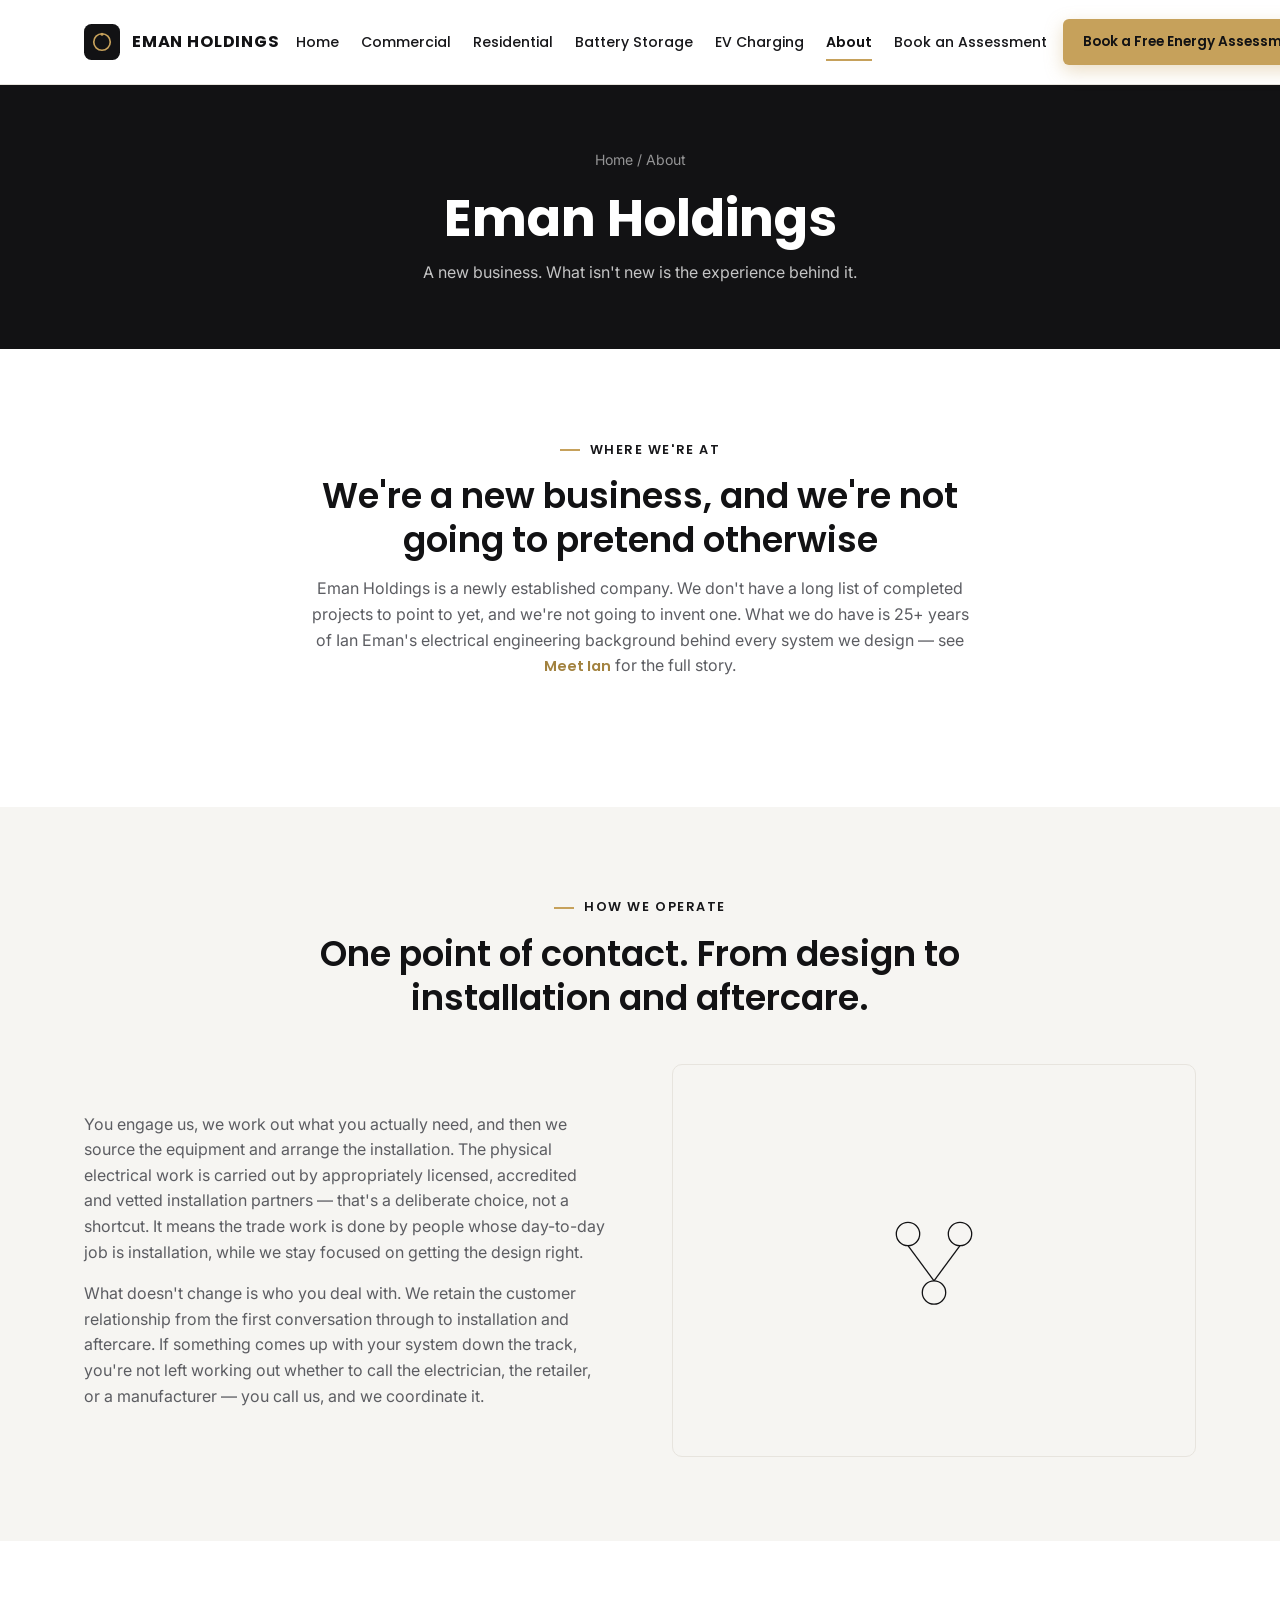
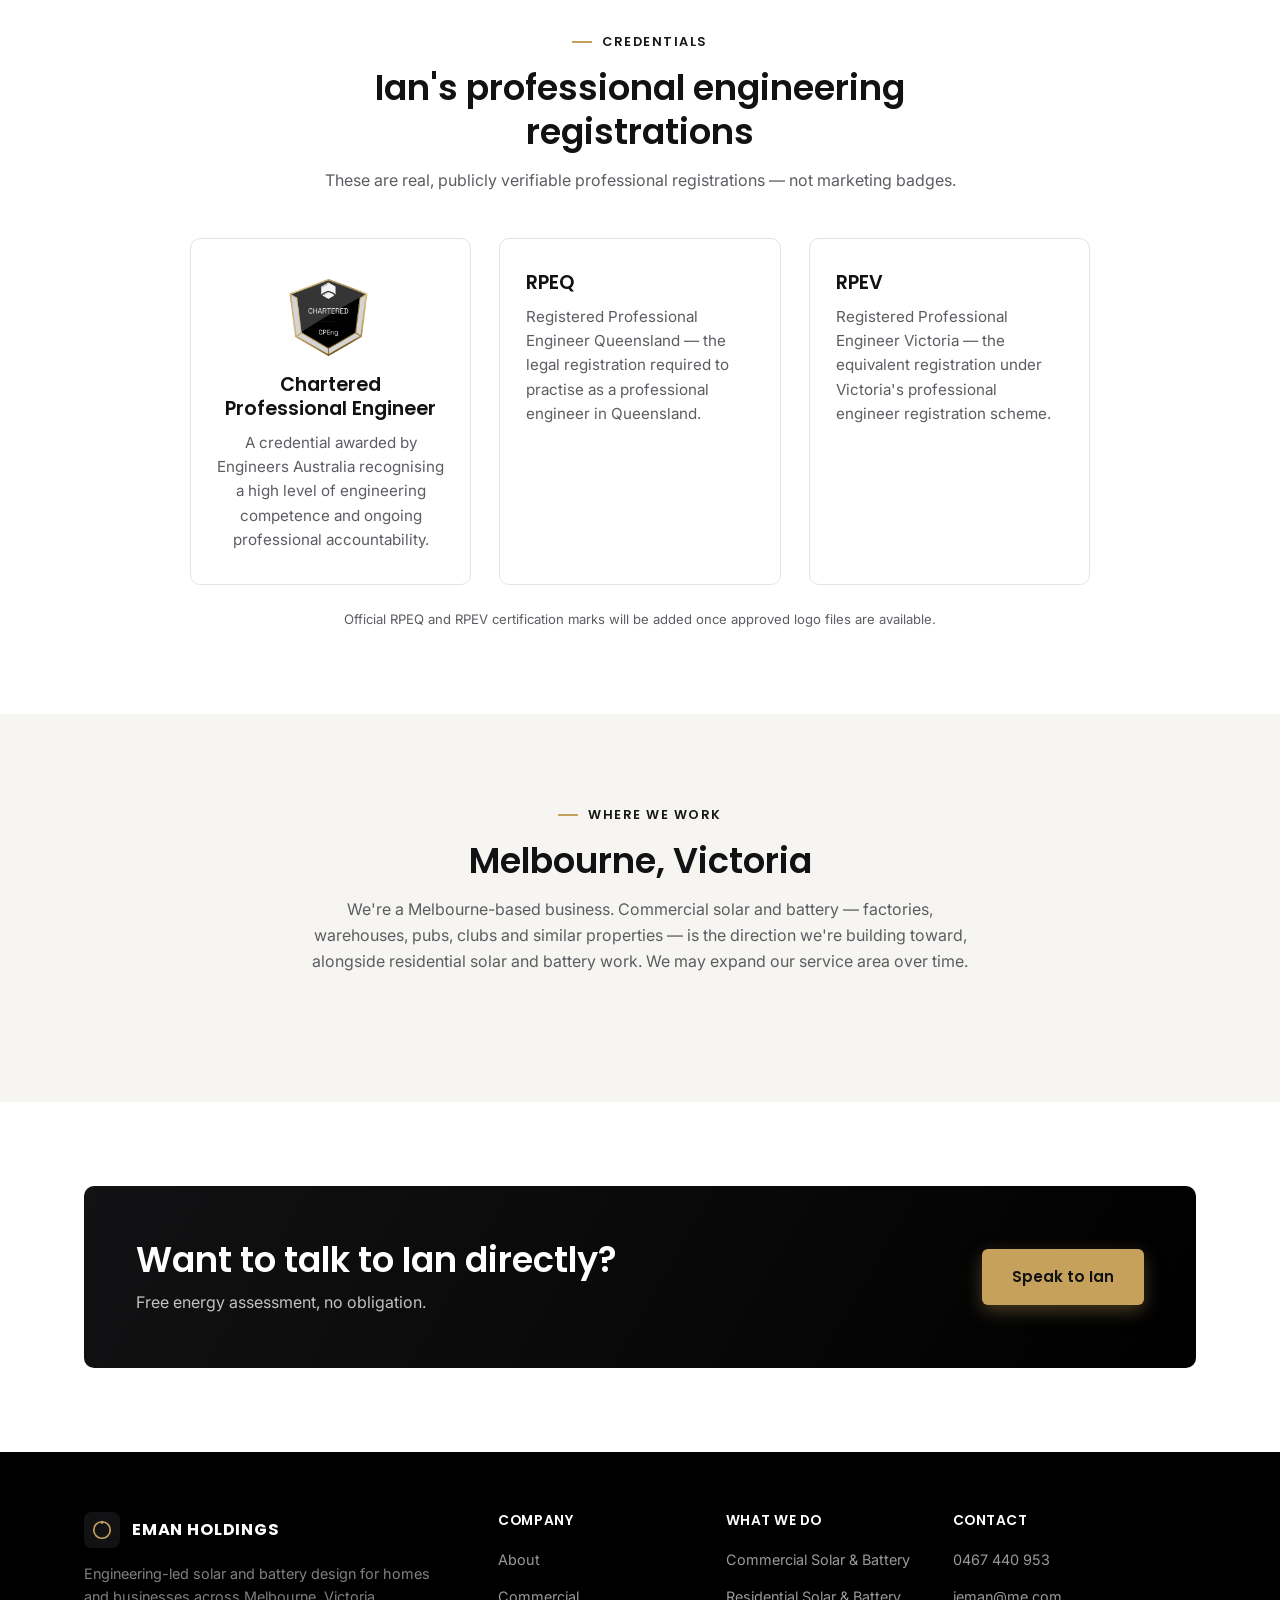
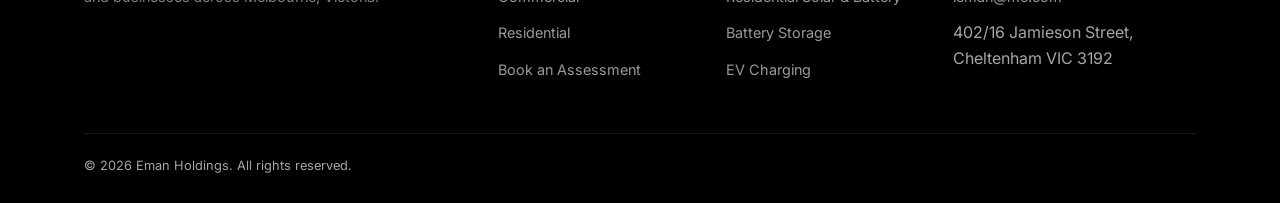
==== commit c47b79fe: "Add real founder photo and Chartered/CPEng credential badge Replaces the founder-photo placeholder o" ====
--- a/about.html
+++ b/about.html
@@ -59,7 +59,8 @@
       <p>These are real, publicly verifiable professional registrations &mdash; not marketing badges.</p>
     </div>
     <div class="grid grid-3" style="max-width:900px;margin:0 auto;">
-      <div class="card">
+      <div class="card text-center">
+        <img src="images/cpeng-chartered-badge.png" alt="Chartered Professional Engineer (CPEng) credential" style="width:90px;margin:0 auto 16px;">
         <h3>Chartered Professional Engineer</h3>
         <p>A credential awarded by Engineers Australia recognising a high level of engineering competence and ongoing professional accountability.</p>
       </div>
@@ -72,7 +73,7 @@
         <p>Registered Professional Engineer Victoria &mdash; the equivalent registration under Victoria's professional engineer registration scheme.</p>
       </div>
     </div>
-    <p class="text-center form-note" style="margin-top:24px;">Official certification marks will be added once approved logo files are available.</p>
+    <p class="text-center form-note" style="margin-top:24px;">Official RPEQ and RPEV certification marks will be added once approved logo files are available.</p>
   </div>
 </section>
 
--- a/css/styles.css
+++ b/css/styles.css
@@ -446,6 +446,10 @@
   aspect-ratio: 3/4;
   border-radius: var(--radius);
   background: var(--color-bg-alt);
+  overflow: hidden;
+}
+.founder-photo img { width: 100%; height: 100%; object-fit: cover; }
+.founder-photo.placeholder {
   border: 1px dashed var(--color-border);
   display: flex;
   flex-direction: column;
@@ -456,8 +460,8 @@
   text-align: center;
   padding: 24px;
 }
-.founder-photo svg { width: 48px; height: 48px; opacity: 0.5; }
-.founder-photo span { font-size: 0.82rem; font-weight: 600; font-family: var(--font-heading); }
+.founder-photo.placeholder svg { width: 48px; height: 48px; opacity: 0.5; }
+.founder-photo.placeholder span { font-size: 0.82rem; font-weight: 600; font-family: var(--font-heading); }
 .founder-name { font-size: 1.4rem; margin-bottom: 2px; }
 .founder-title { color: var(--color-gold-dark); font-weight: 600; font-family: var(--font-heading); font-size: 0.9rem; margin-bottom: 18px; }
 .founder-bio p { margin-bottom: 16px; color: var(--color-text); }
